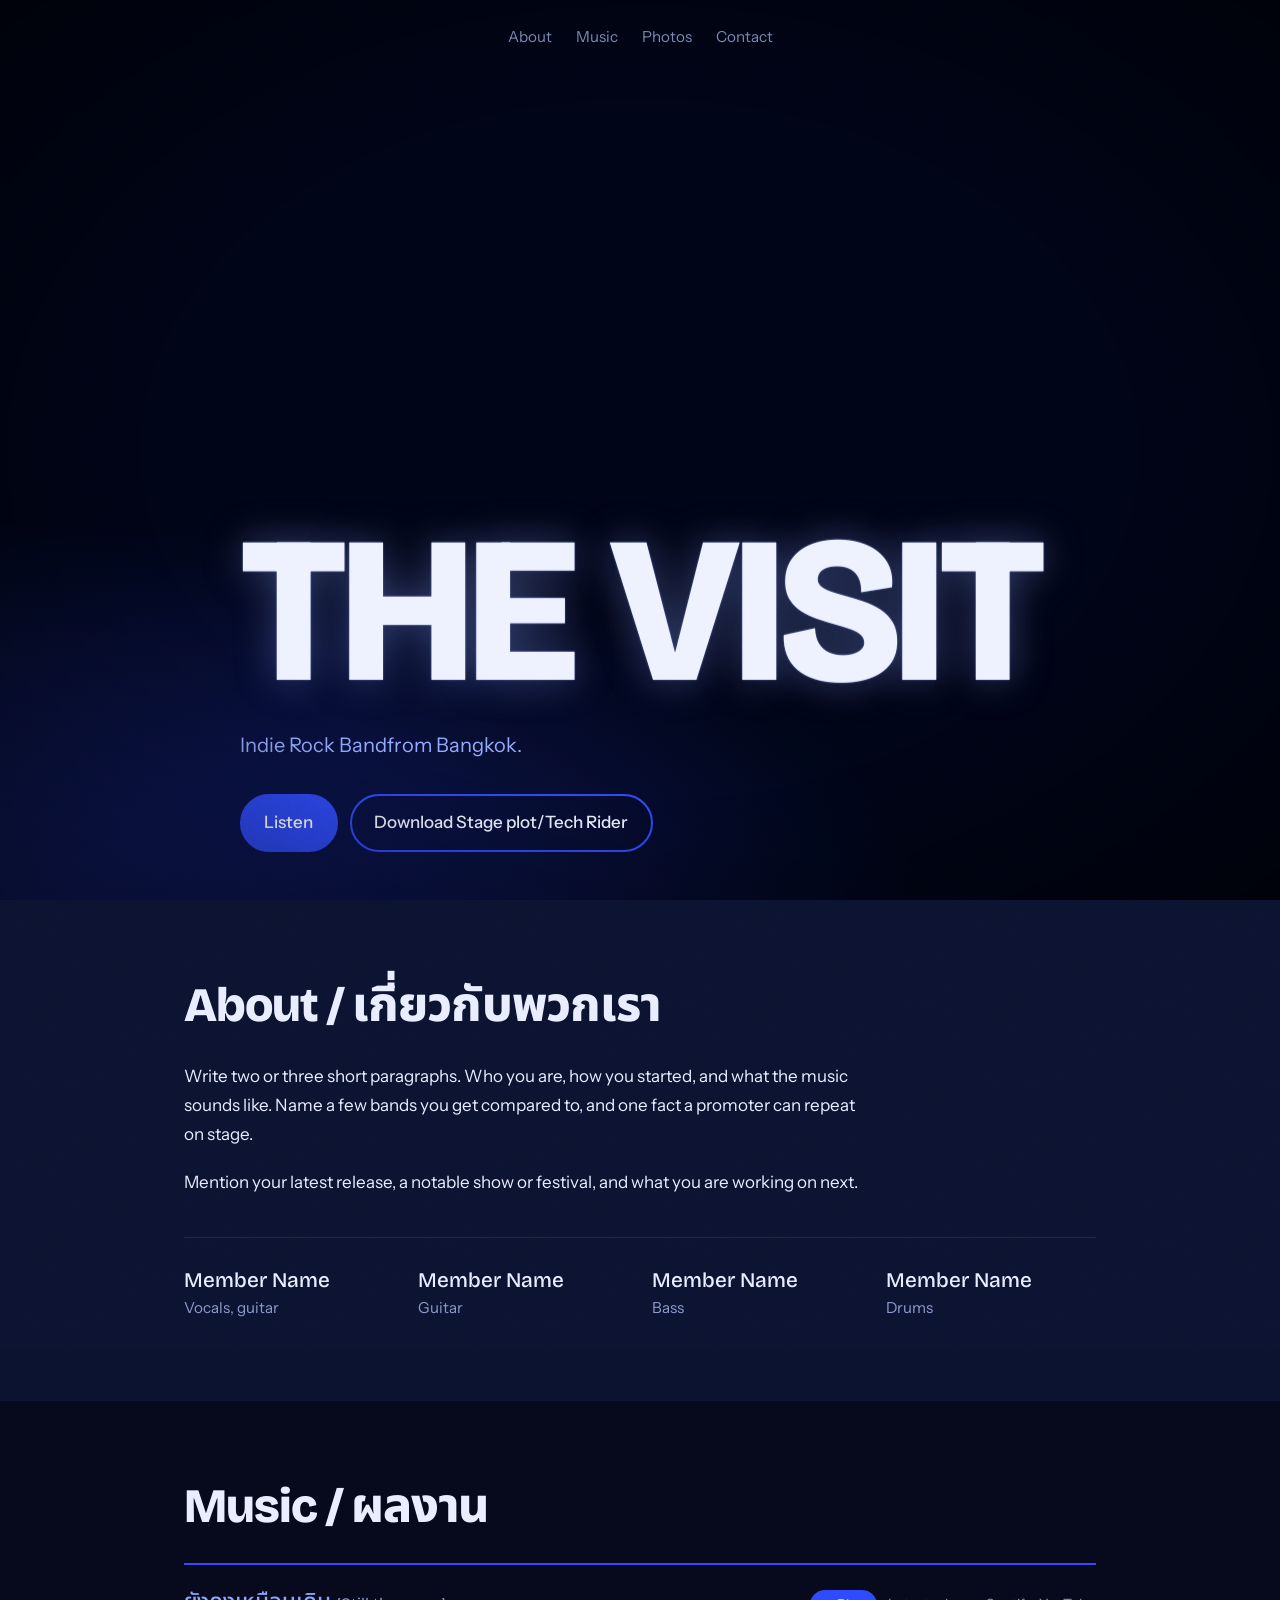
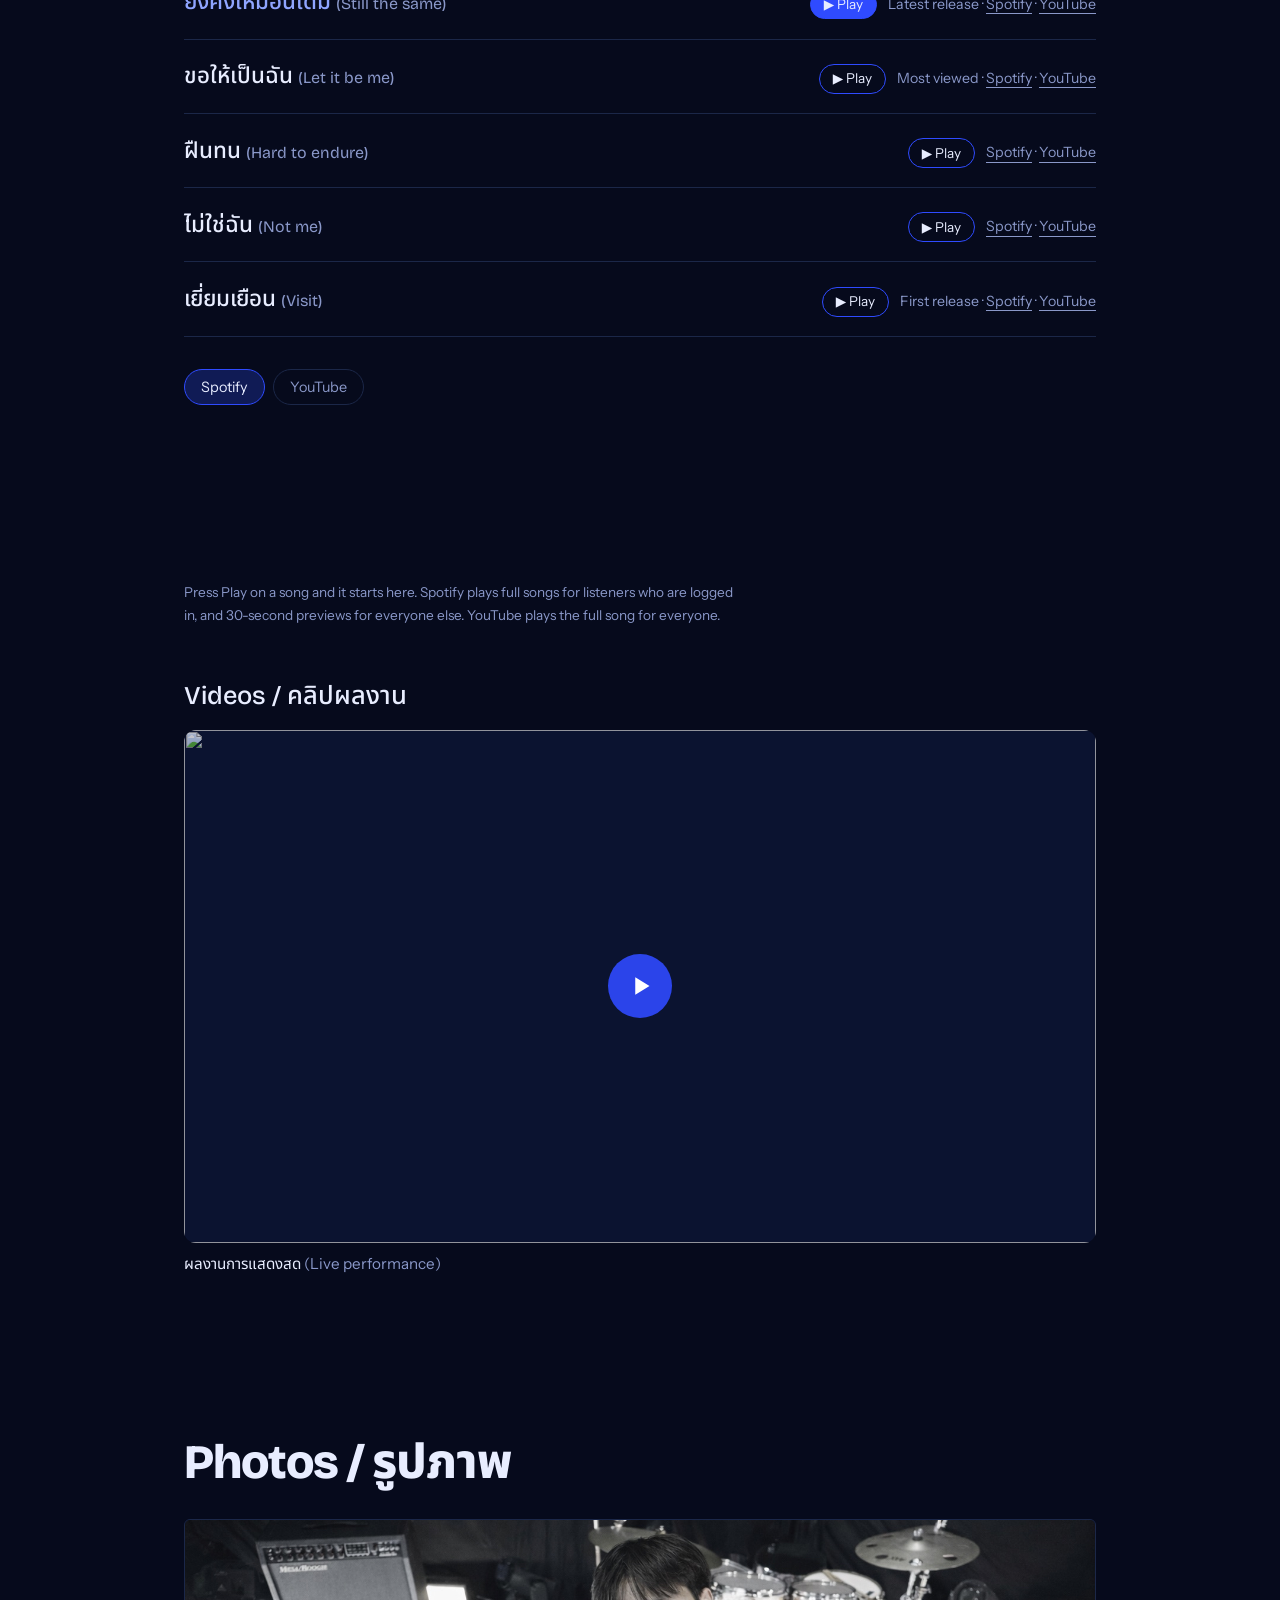
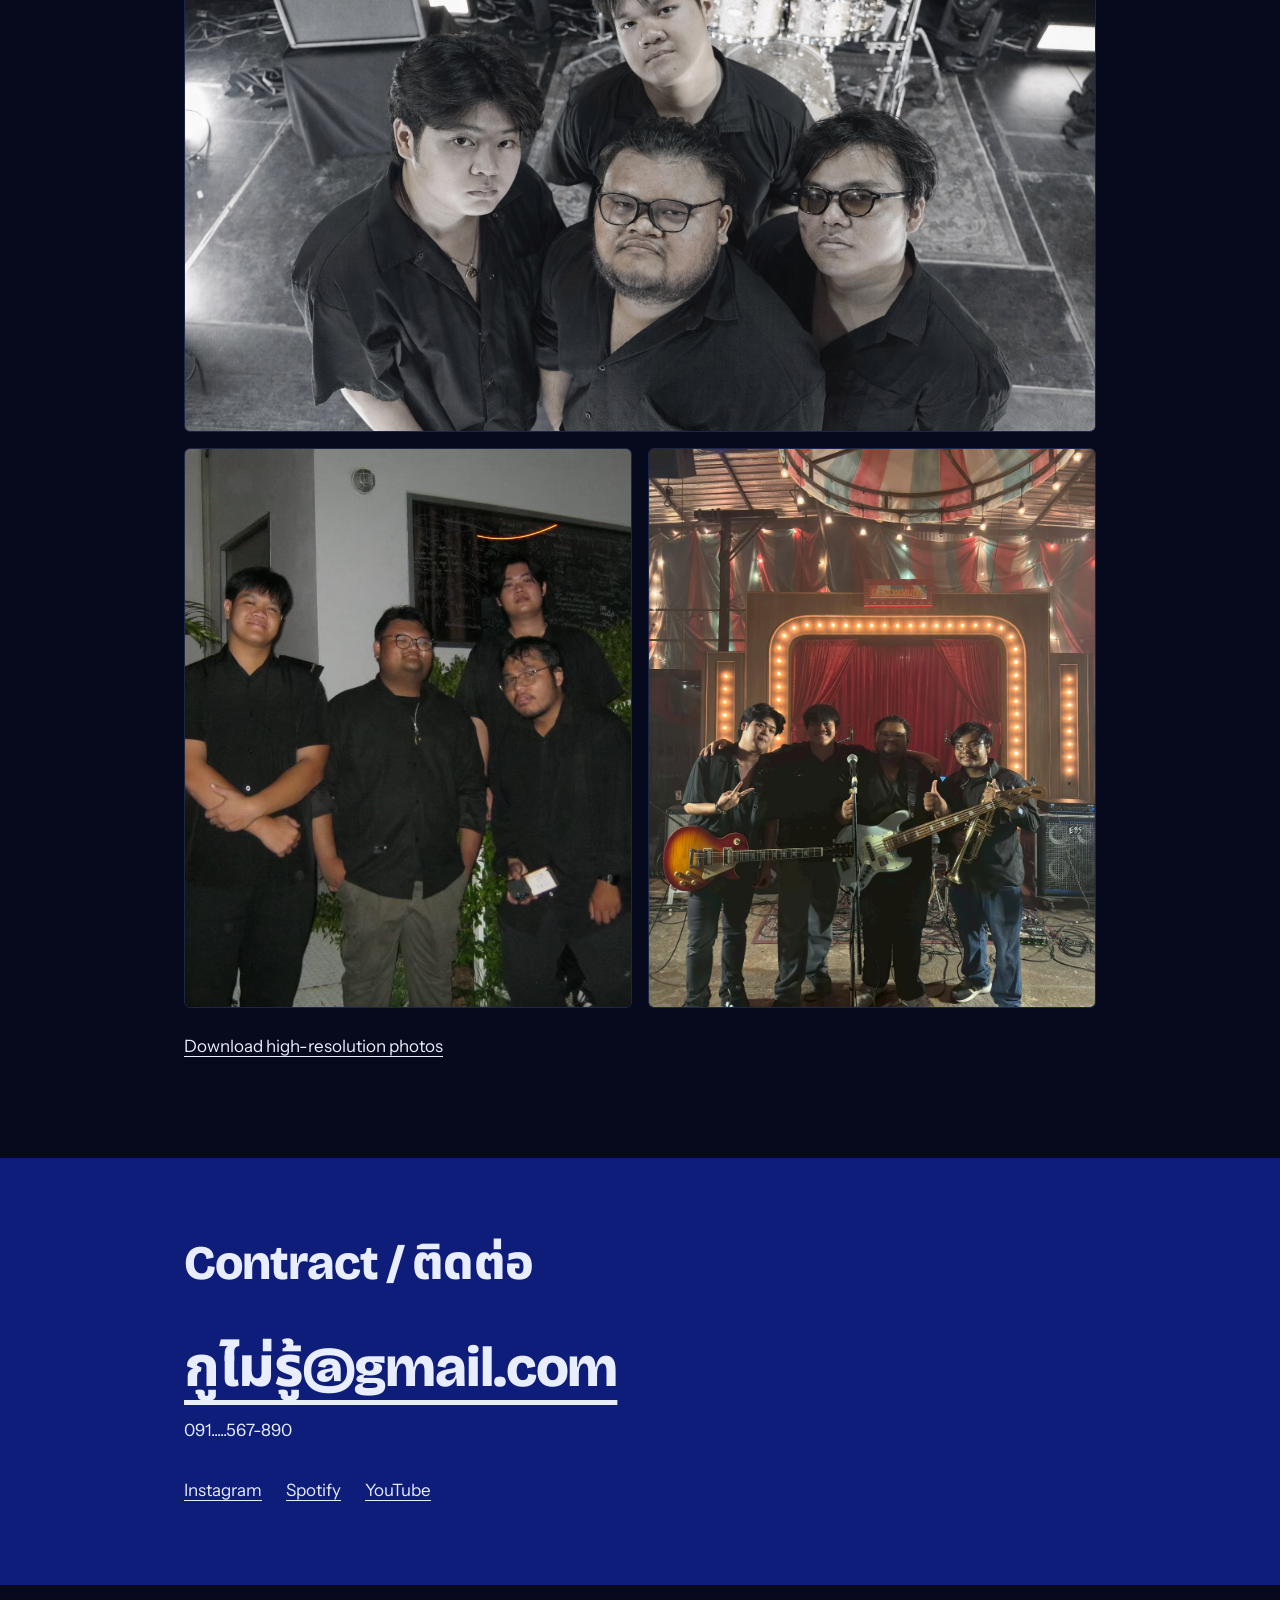
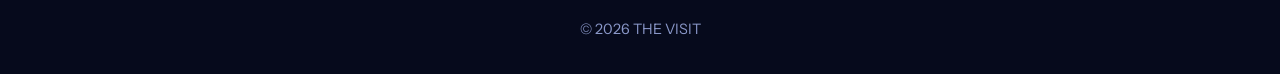
==== index.html @ 492921f7 "Add files via upload" ====
<!DOCTYPE html>
<html lang="en">
<head>
<meta charset="UTF-8">
<meta name="viewport" content="width=device-width, initial-scale=1">
<title>THE VISIT | Electronic Press Kit</title>
<meta name="description" content="Press kit for THE VISIT, an indie rock band from Bangkok. Music, bio, photos and booking.">
<meta property="og:title" content="THE VISIT | EPK">
<meta property="og:description" content="Indie rock from Bangkok. Music, bio,.">
<link rel="preconnect" href="https://fonts.googleapis.com">
<link rel="preconnect" href="https://fonts.gstatic.com" crossorigin>
<link href="https://fonts.googleapis.com/css2?family=Bricolage+Grotesque:opsz,wght@12..96,500;12..96,800&family=Instrument+Sans:wght@400;500&family=Noto+Sans+Thai:wght@400;600&display=swap" rel="stylesheet">
<style>
:root{
  --bg:#060A1C;
  --bg2:#0B1330;
  --deep:#0F1D7A;
  --cobalt:#2F4BFF;
  --soft:#8FA5FF;
  --text:#E8EDFF;
  --muted:#8A98C9;
  --line:#1B2748;
  --display:"Bricolage Grotesque","Noto Sans Thai",system-ui,sans-serif;
  --body:"Instrument Sans","Noto Sans Thai",system-ui,sans-serif;
}
*{box-sizing:border-box}
html{scroll-behavior:smooth;color-scheme:dark}
body{overflow-x:clip}
body{margin:0;font-family:var(--body);font-size:1.0625rem;line-height:1.7;background:var(--bg);color:var(--text)}
a{color:inherit;text-underline-offset:.25em}
a:focus-visible,button:focus-visible{outline:3px solid var(--soft);outline-offset:3px}
.wrap{max-width:960px;margin:0 auto;padding:0 1.5rem}
h1,h2,h3{font-family:var(--display);line-height:1.05;margin:0}
h2{font-size:clamp(2rem,5vw,3rem);font-weight:800;letter-spacing:-.02em;margin-bottom:2rem}
section{padding:5rem 0}

/* Hero: the one bold moment */
.hero{background:
    radial-gradient(120% 70% at 0% 100%,rgba(47,75,255,.35),transparent 60%),
    linear-gradient(rgba(6,10,28,.55),rgba(6,10,28,.5) 55%,#060A1C 100%),
    url("images/background.jpg") center 78%/cover no-repeat,
    var(--bg);min-height:100vh;min-height:100svh;display:flex;flex-direction:column;justify-content:space-between;padding:1.5rem 0 3rem}
.hero nav{display:flex;gap:1.5rem;flex-wrap:wrap;font-size:.95rem;color:var(--muted)}
.hero nav a{text-decoration:none}
.hero nav a:hover{color:var(--text);text-decoration:underline}
.hero h1{font-size:clamp(4rem,19vw,13rem);font-weight:800;letter-spacing:-.03em;line-height:.88;word-break:break-word}
.hero h1 span{display:inline-block;will-change:translate;animation:rise .9s cubic-bezier(.2,.7,.2,1) both}
.hero h1 span:nth-child(2){animation-delay:.12s}
.hero h1 span:nth-child(3){animation-delay:.24s}
@keyframes rise{from{opacity:0;transform:translateY(.4em)}to{opacity:1;transform:none}}
.tagline{font-size:1.25rem;max-width:30ch;margin:1.5rem 0 2rem;color:var(--soft)}
.actions{display:flex;gap:.75rem;flex-wrap:wrap}
.btn{display:inline-block;padding:.8rem 1.4rem;border-radius:999px;border:2px solid var(--cobalt);text-decoration:none;font-weight:500;transition:background .2s,border-color .2s}
.btn.solid{background:var(--cobalt);color:#fff}
.btn:hover{background:var(--text);border-color:var(--text);color:var(--bg)}

/* Music */
.tracks{list-style:none;margin:0;padding:0;border-top:2px solid var(--cobalt)}
.tracks li{display:flex;flex-wrap:wrap;justify-content:space-between;gap:.25rem 1rem;padding:1.1rem 0;border-bottom:1px solid var(--line);align-items:baseline}
.tracks strong{font-family:var(--display);font-size:1.4rem;font-weight:500}
.tracks small{color:var(--muted)}
.tracks .en{font-weight:400;font-size:1rem;color:var(--muted)}
iframe{color-scheme:normal;display:block}
[hidden]{display:none!important}
.play{font:inherit;font-size:.85rem;color:var(--text);background:transparent;border:1px solid var(--cobalt);border-radius:999px;padding:.15rem .8rem;cursor:pointer;margin-right:.5rem;transition:background .2s}
.play:hover{background:var(--cobalt)}
.tracks li.on strong{color:var(--soft)}
.tracks li.on .play{background:var(--cobalt)}
.vh{font-family:var(--display);font-size:1.6rem;font-weight:500;margin:3.5rem 0 1.25rem}
.videos{display:grid;grid-template-columns:repeat(auto-fit,minmax(280px,1fr));gap:1.25rem}
.video{margin:0}
.video:first-child{grid-column:1/-1}
.video figcaption{margin-top:.5rem;font-size:.95rem}
.video .en{color:var(--muted)}
.thumb,.video iframe{display:block;width:100%;aspect-ratio:16/9;border:0;border-radius:12px;background:var(--bg2)}
.thumb{position:relative;padding:0;cursor:pointer;overflow:hidden}
.thumb img{width:100%;height:100%;object-fit:cover;display:block;opacity:.75;transition:opacity .25s,transform .4s}
.thumb::after{content:"";position:absolute;left:50%;top:50%;width:64px;height:64px;margin:-32px 0 0 -32px;border-radius:50%;
  background:rgba(47,75,255,.9) url("data:image/svg+xml;utf8,<svg xmlns='http://www.w3.org/2000/svg' viewBox='0 0 24 24'><path fill='white' d='M9 6.5v11l9-5.5z'/></svg>") center/60% no-repeat;transition:transform .2s}
.thumb:hover img{opacity:1;transform:scale(1.03)}
.thumb:hover::after{transform:scale(1.1)}
.player{margin-top:2rem}
.src{display:flex;gap:.5rem;margin-bottom:.75rem}
.src button{font:inherit;font-size:.9rem;color:var(--muted);background:transparent;border:1px solid var(--line);border-radius:999px;padding:.3rem 1rem;cursor:pointer}
.src button[aria-pressed="true"]{color:var(--text);border-color:var(--cobalt);background:rgba(47,75,255,.25)}
.hint{font-size:.9rem;color:var(--text);background:rgba(47,75,255,.25);border-left:3px solid var(--cobalt);padding:.6rem .9rem;margin:.75rem 0 0;max-width:62ch}
.note{font-size:.85rem;color:var(--muted);margin:.75rem 0 0;max-width:62ch}
.embed{margin-top:2rem;min-height:152px;border-radius:12px;overflow:hidden;background:var(--bg2)}

/* Bio */
.bio{background:var(--bg2)}
.bio p{max-width:62ch;margin:0 0 1.2rem}
.members{display:grid;grid-template-columns:repeat(auto-fit,minmax(170px,1fr));gap:1.5rem;margin-top:2.5rem;padding-top:2rem;border-top:1px solid var(--line)}
.members h3{font-size:1.3rem;font-weight:500}
.members p{margin:.2rem 0 0;color:var(--muted);font-size:.95rem}

/* Photos */
.photos{display:grid;grid-template-columns:1fr 1fr;gap:1rem}
.photo{position:relative;aspect-ratio:4/5;background:var(--bg2);border:1px solid var(--line);border-radius:6px;overflow:hidden;margin:0}
.photo.wide{grid-column:1/-1;aspect-ratio:16/9}
.photo img{position:absolute;inset:0;width:100%;height:100%;object-fit:cover;display:block}
.photo.wide img{object-position:center 15%}
.photo.stage img{object-position:center 100%}
@media(max-width:600px){.photos{grid-template-columns:1fr}.photo.wide{aspect-ratio:3/2}}
.dl{margin-top:1.5rem}

/* Contact */
.contact{background:var(--deep)}
.contact .mail{font-family:var(--display);font-weight:800;font-size:clamp(1.6rem,6vw,3.5rem);letter-spacing:-.02em;word-break:break-all}
.contact ul{list-style:none;padding:0;margin:2rem 0 0;display:flex;gap:1.5rem;flex-wrap:wrap}
footer.site{padding:2rem 0;font-size:.9rem;color:var(--muted);text-align:center}

/* Film look: grain, vignette, halation */
body::before{content:"";position:fixed;inset:0;z-index:49;pointer-events:none;background:radial-gradient(ellipse at center,transparent 55%,rgba(0,0,0,.55) 100%)}
body::after{content:"";position:fixed;inset:-50%;z-index:50;pointer-events:none;opacity:.16;mix-blend-mode:overlay;
  background-image:url("data:image/svg+xml;utf8,<svg xmlns='http://www.w3.org/2000/svg' width='240' height='240'><filter id='n'><feTurbulence type='fractalNoise' baseFrequency='.85' numOctaves='2' stitchTiles='stitch'/></filter><rect width='100%' height='100%' filter='url(%23n)'/></svg>");
  animation:grain .6s steps(6) infinite}
@keyframes grain{
  0%{transform:translate(0,0)}
  17%{transform:translate(-4%,3%)}
  33%{transform:translate(3%,-5%)}
  50%{transform:translate(-5%,-2%)}
  67%{transform:translate(4%,4%)}
  83%{transform:translate(-2%,5%)}
  100%{transform:translate(0,0)}}
.hero h1{text-shadow:0 0 40px rgba(143,165,255,.35),0 0 2px rgba(143,165,255,.6)}
.hero{filter:contrast(1.05) saturate(.95)}

@media(prefers-reduced-motion:reduce){html{scroll-behavior:auto}.hero h1 span{animation:none}body::after{animation:none}}
</style>
</head>
<body>

<!-- ===== HERO: แก้ชื่อวง แท็กไลน์ และลิงก์ ===== -->
<header class="hero">
  <div class="wrap">
    <nav aria-label="Main">
      <a href="#about">About</a>
      <a href="#music">Music</a>
      <a href="#photos">Photos</a>
      <a href="#contact">Contact</a>
    </nav>
  </div>
  <div class="wrap">
    <!-- แยกชื่อวงเป็น span ทีละคำ เพื่อให้ขึ้นมาทีละคำ (ใส่ 1-3 คำ) -->
    <h1><span>THE</span> <span>VISIT</span></h1>
    <p class="tagline">Indie Rock Bandfrom Bangkok.</p>
    <div class="actions">
      <a class="btn solid" href="#music">Listen</a>
      <a class="btn" href="stage-plot.pdf" download>Download Stage plot/Tech Rider</a>
    </div>
  </div>
</header>

<main>
<!-- ===== ABOUT : เขียนประวัติวงสั้นๆ ===== -->
<section id="about" class="bio">
  <div class="wrap">
    <h2>About / เกี่ยวกับพวกเรา</h2>
    <p>Write two or three short paragraphs. Who you are, how you started, and what the music sounds like. Name a few bands you get compared to, and one fact a promoter can repeat on stage.</p>
    <p>Mention your latest release, a notable show or festival, and what you are working on next.</p>
    <div class="members">
      <div><h3>Member Name</h3><p>Vocals, guitar</p></div>
      <div><h3>Member Name</h3><p>Guitar</p></div>
      <div><h3>Member Name</h3><p>Bass</p></div>
      <div><h3>Member Name</h3><p>Drums</p></div>
    </div>
  </div>
</section>

<!-- ===== MUSIC: แก้ชื่อเพลง ปี และลิงก์ ===== -->
<section id="music">
  <div class="wrap">
    <h2>Music / ผลงาน</h2>
    <ul class="tracks">
      <li data-spotify="2emjYe4CVFEmRpjak5Zjs1" data-yt="GI5eP44B7E0" data-title="ยังคงเหมือนเดิม">
        <strong>ยังคงเหมือนเดิม <span class="en">(Still the same)</span></strong>
        <small><button type="button" class="play">&#9654; Play</button> Latest release · <a href="https://open.spotify.com/track/2emjYe4CVFEmRpjak5Zjs1" target="_blank" rel="noopener">Spotify</a> · <a href="https://youtu.be/GI5eP44B7E0" target="_blank" rel="noopener">YouTube</a></small>
      </li>
      <li data-spotify="5Pnd8WsNFS5vdugEr2lVWP" data-yt="arkVHqvzsgs" data-title="ขอให้เป็นฉัน">
        <strong>ขอให้เป็นฉัน <span class="en">(Let it be me)</span></strong>
        <small><button type="button" class="play">&#9654; Play</button> Most viewed · <a href="https://open.spotify.com/track/5Pnd8WsNFS5vdugEr2lVWP" target="_blank" rel="noopener">Spotify</a> · <a href="https://youtu.be/arkVHqvzsgs" target="_blank" rel="noopener">YouTube</a></small>
      </li>
      <li data-spotify="7goctqmzi299wA7XlghWia" data-yt="aOZcQt642eo" data-title="ฝืนทน">
        <strong>ฝืนทน <span class="en">(Hard to endure)</span></strong>
        <small><button type="button" class="play">&#9654; Play</button> <a href="https://open.spotify.com/track/7goctqmzi299wA7XlghWia" target="_blank" rel="noopener">Spotify</a> · <a href="https://youtu.be/aOZcQt642eo" target="_blank" rel="noopener">YouTube</a></small>
      </li>
      <li data-spotify="7BLE1uclEXHQzutDgNAZAw" data-yt="JNX_BmqtFBg" data-title="ไม่ใช่ฉัน">
        <strong>ไม่ใช่ฉัน <span class="en">(Not me)</span></strong>
        <small><button type="button" class="play">&#9654; Play</button> <a href="https://open.spotify.com/track/7BLE1uclEXHQzutDgNAZAw" target="_blank" rel="noopener">Spotify</a> · <a href="https://youtu.be/JNX_BmqtFBg" target="_blank" rel="noopener">YouTube</a></small>
      </li>
      <li data-spotify="6HbSRsDTagd55oQcp9tc5e" data-yt="RmwnxSsbG34" data-title="เยี่ยมเยือน">
        <strong>เยี่ยมเยือน <span class="en">(Visit)</span></strong>
        <small><button type="button" class="play">&#9654; Play</button> First release · <a href="https://open.spotify.com/track/6HbSRsDTagd55oQcp9tc5e" target="_blank" rel="noopener">Spotify</a> · <a href="https://youtu.be/RmwnxSsbG34" target="_blank" rel="noopener">YouTube</a></small>
      </li>
    </ul>
    <!-- ตัวเล่นเพลงในหน้า: กดปุ่ม Play ของแต่ละเพลงเพื่อโหลดมาเล่นที่นี่ -->
    <div class="player">
      <div class="src" role="group" aria-label="Choose player">
        <button type="button" data-src="spotify" aria-pressed="true">Spotify</button>
        <button type="button" data-src="youtube" aria-pressed="false">YouTube</button>
      </div>
      <div id="spotifyBox">
        <!-- ตัวเล่นสำรองก่อนที่ Spotify API จะโหลดเสร็จ -->
        <iframe id="spotifyFallback" src="https://open.spotify.com/embed/track/2emjYe4CVFEmRpjak5Zjs1?theme=0" width="100%" height="152"
          style="border:0;border-radius:12px" loading="lazy" title="Spotify player"
          allow="autoplay; encrypted-media; fullscreen"></iframe>
      </div>
      <iframe id="frame" src="about:blank" width="100%" hidden style="border:0;border-radius:12px;height:min(56vw,360px)"
        title="YouTube player" allow="autoplay; encrypted-media; fullscreen" allowfullscreen></iframe>
      <p id="hint" class="hint" hidden>Your browser blocked autoplay. Press the play button inside the player once. After that, the Play buttons start songs directly.</p>
      <p class="note">Press Play on a song and it starts here. Spotify plays full songs for listeners who are logged in, and 30-second previews for everyone else. YouTube plays the full song for everyone.</p>
    </div>

    <!-- ===== VIDEOS: คลิป YouTube ของผลงาน กดที่รูปเพื่อเล่นในหน้า ===== -->
    <h3 class="vh">Videos / คลิปผลงาน</h3>
    <div class="videos">
      <figure class="video" data-id="0NQSU-VKvyM" data-title="ผลงานการแสดงสด">
        <button type="button" class="thumb" aria-label="Play video: ผลงานการแสดงสด (Live performance)">
          <img src="https://i.ytimg.com/vi/0NQSU-VKvyM/hqdefault.jpg" alt="" loading="lazy">
        </button>
        <figcaption>ผลงานการแสดงสด <span class="en">(Live performance)</span></figcaption>
      </figure>
    </div>
  </div>
</section>

<!-- ===== PHOTOS: แทนกล่องด้วยรูปจริง ===== -->
<section id="photos">
  <div class="wrap">
    <h2>Photos / รูปภาพ</h2>
    <div class="photos">
      <div class="photo wide"><img src="images/photo1.png" alt="THE VISIT, four band members posing in a rehearsal studio" loading="lazy"></div>
      <div class="photo stage"><img src="images/photo2.jpg" alt="THE VISIT on stage with guitar, bass and trumpet in front of a red curtain and marquee lights" loading="lazy"></div>
      <div class="photo"><img src="images/photo3.jpg" alt="THE VISIT backstage in front of a wall of gig posters" loading="lazy"></div>
    </div>
    <p class="dl"><a href="thevisit-photos.zip" download>Download high-resolution photos</a></p>
  </div>
</section>

<!-- ===== CONTACT: แก้อีเมลและโซเชียล ===== -->
<section id="contact" class="contact">
  <div class="wrap">
    <h2>Contract / ติดต่อ</h2>
    <a class="mail" href="mailto:กูไม่รู้@gmail.com">กูไม่รู้@gmail.com</a>
    <div class="tel" href="tel:091.....567-890">091.....567-890</div>
    <ul>
      <li><a href="https://www.instagram.com/the_visit_1" target="_blank" rel="noopener">Instagram</a></li>
      <li><a href="https://open.spotify.com/artist/3cwHhlZyT7hS0xuVcG4Obt" target="_blank" rel="noopener">Spotify</a></li>
      <li><a href="https://www.youtube.com/@THEVISIT-m7u" target="_blank" rel="noopener">YouTube</a></li>
    </ul>
  </div>
</section>
</main>

<footer class="site">&copy; 2026 THE VISIT</footer>
<script>
/* Scroll-linked hero: THE and VISIT rise upward and fade */
(function(){
  if(matchMedia("(prefers-reduced-motion: reduce)").matches) return;
  var words=document.querySelectorAll(".hero h1 span");
  var ticking=false;
  function update(){
    var y=window.scrollY, vh=window.innerHeight;
    var k=Math.min(y/vh,1);
    if(words[0]) words[0].parentElement.style.opacity=1-k*0.9;
    words.forEach(function(w,i){
      var speed=i===0?30:20;   /* THE rises faster than VISIT */
      w.style.translate="0 "+(-k*speed)+"vh";
    });
    ticking=false;
  }
  addEventListener("scroll",function(){
    if(!ticking){ticking=true;requestAnimationFrame(update);}
  },{passive:true});
  addEventListener("resize",update);
  update();
})();
</script>
<script>
/* In-page player. Spotify iFrame API controls the Spotify embed; YouTube uses a normal embed. */
(function(){
  var box=document.getElementById("spotifyBox");
  var yt=document.getElementById("frame");
  var fallback=document.getElementById("spotifyFallback");
  var items=document.querySelectorAll(".tracks li");
  var tabs=document.querySelectorAll(".src button");
  var src="spotify", cur=items[0], ctrl=null;

  function setActive(){ items.forEach(function(li){li.classList.toggle("on",li===cur);}); }
  function uri(){ return "spotify:track:"+cur.dataset.spotify; }

  var hint=document.getElementById("hint"), wantPlay=false, paused=true, timer=null;
  function startPlay(){
    if(!ctrl||!wantPlay) return;
    wantPlay=false; ctrl.play();
    clearTimeout(timer);
    timer=setTimeout(function(){ if(paused) hint.hidden=false; },2000);
  }
  function loadSpotify(play){
    hint.hidden=true;
    if(ctrl){
      wantPlay=!!play;
      ctrl.loadUri(uri());
      if(play) setTimeout(startPlay,1200);   /* backup if the "ready" event does not fire */
    }else{
      fallback.src="https://open.spotify.com/embed/track/"+cur.dataset.spotify+"?theme=0";
    }
  }
  function loadYouTube(autoplay){
    yt.src="https://www.youtube-nocookie.com/embed/"+cur.dataset.yt+(autoplay?"?autoplay=1":"");
  }
  function showSource(){
    var sp=src==="spotify";
    box.hidden=!sp; yt.hidden=sp;
    if(sp){ yt.src="about:blank"; } else if(ctrl){ ctrl.pause(); }
  }

  items.forEach(function(li){
    li.querySelector(".play").addEventListener("click",function(){
      cur=li; setActive();
      if(src==="spotify") loadSpotify(true); else loadYouTube(true);
      (src==="spotify"?box:yt).scrollIntoView({behavior:"smooth",block:"nearest"});
    });
  });
  tabs.forEach(function(b){
    b.addEventListener("click",function(){
      src=b.dataset.src;
      tabs.forEach(function(x){x.setAttribute("aria-pressed",x===b);});
      showSource();
      if(src==="spotify") loadSpotify(false); else loadYouTube(false);
    });
  });
  setActive();

  /* Called by Spotify's script once it has loaded */
  window.onSpotifyIframeApiReady=function(IFrameAPI){
    box.innerHTML='<div id="spotify-embed"></div>';
    IFrameAPI.createController(document.getElementById("spotify-embed"),
      {uri:uri(),width:"100%",height:152},
      function(c){
        ctrl=c;
        c.addListener("ready",startPlay);
        c.addListener("playback_update",function(e){
          paused=e.data.isPaused;
          if(!paused){ hint.hidden=true; clearTimeout(timer); }
        });
      });
  };
})();
</script>
<script>
/* Video previews: show a thumbnail, load the YouTube player only when clicked */
document.querySelectorAll(".video").forEach(function(v){
  v.querySelector(".thumb").addEventListener("click",function(){
    var f=document.createElement("iframe");
    f.src="https://www.youtube-nocookie.com/embed/"+v.dataset.id+"?autoplay=1&rel=0";
    f.title=v.dataset.title+" video";
    f.allow="autoplay; encrypted-media; fullscreen; picture-in-picture";
    f.allowFullscreen=true;
    this.replaceWith(f);
  });
});
</script>
<script src="https://open.spotify.com/embed/iframe-api/v1" async></script>
</body>
</html>
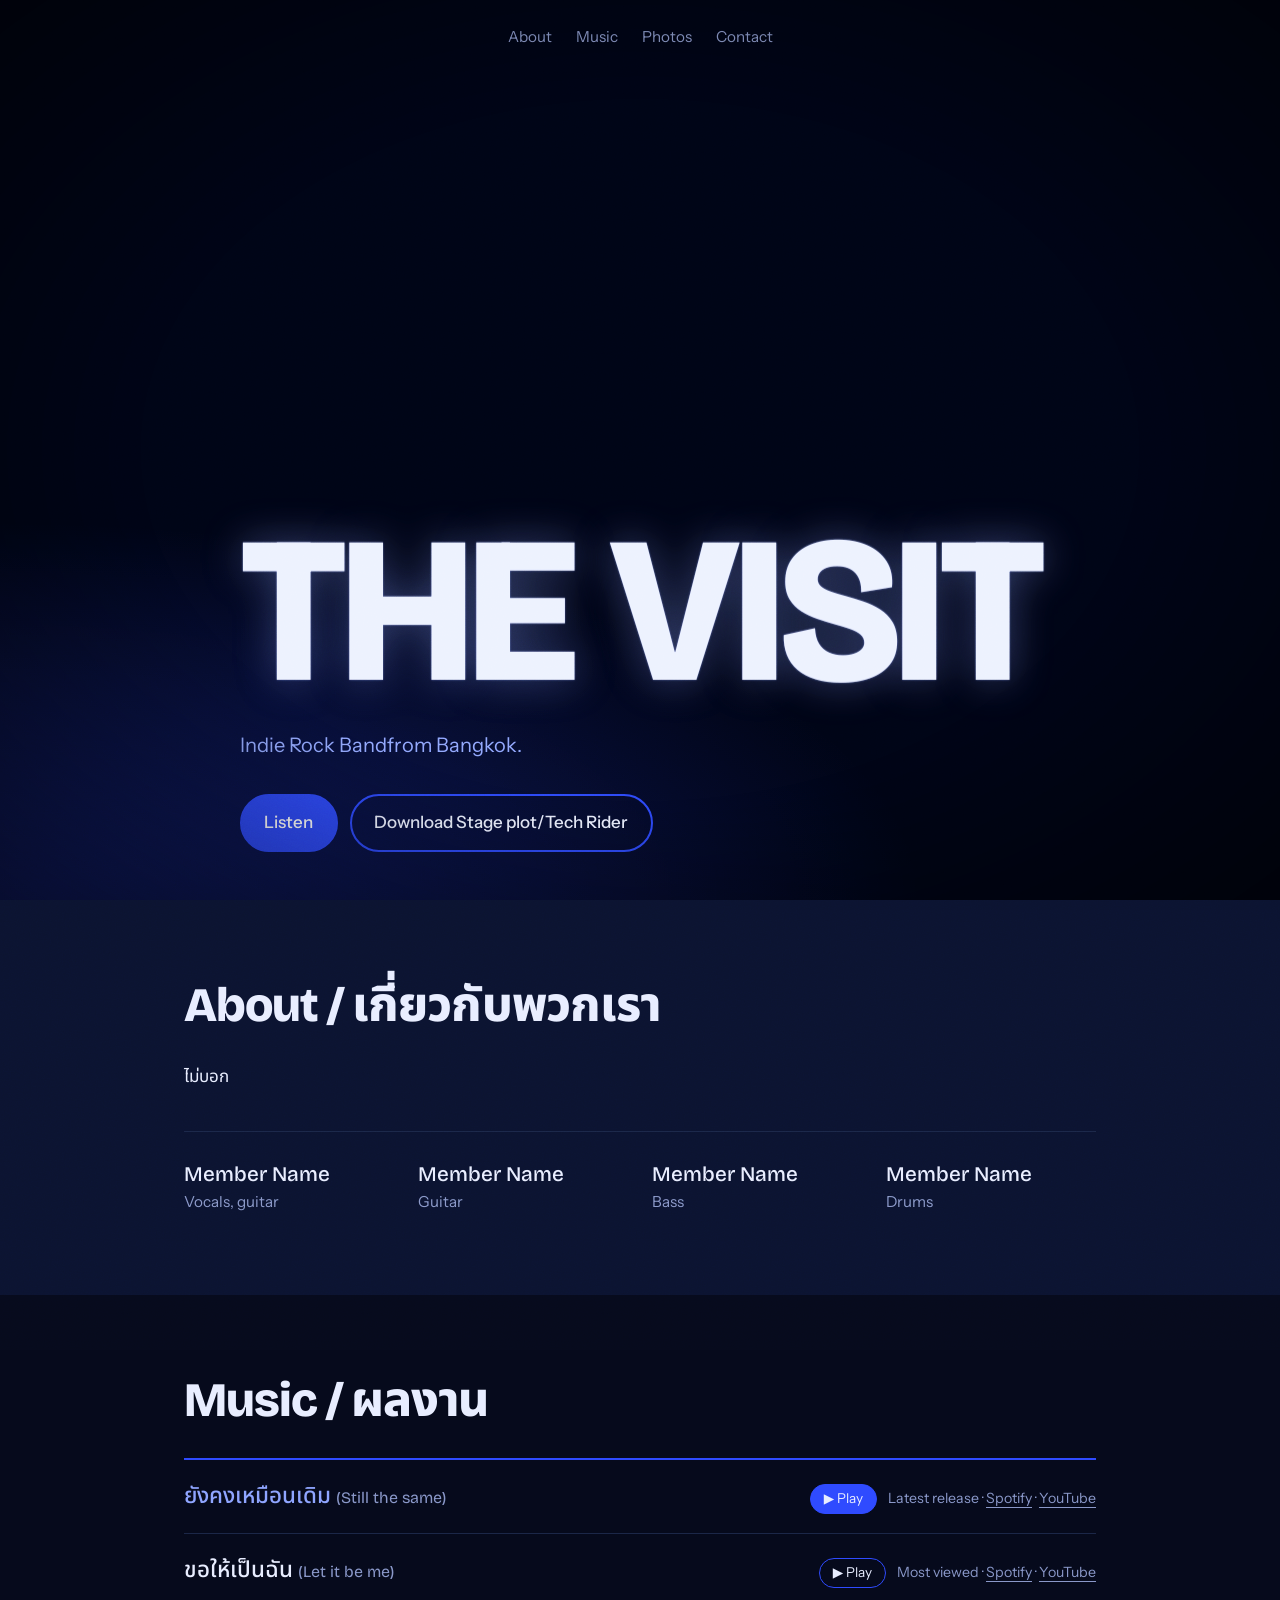
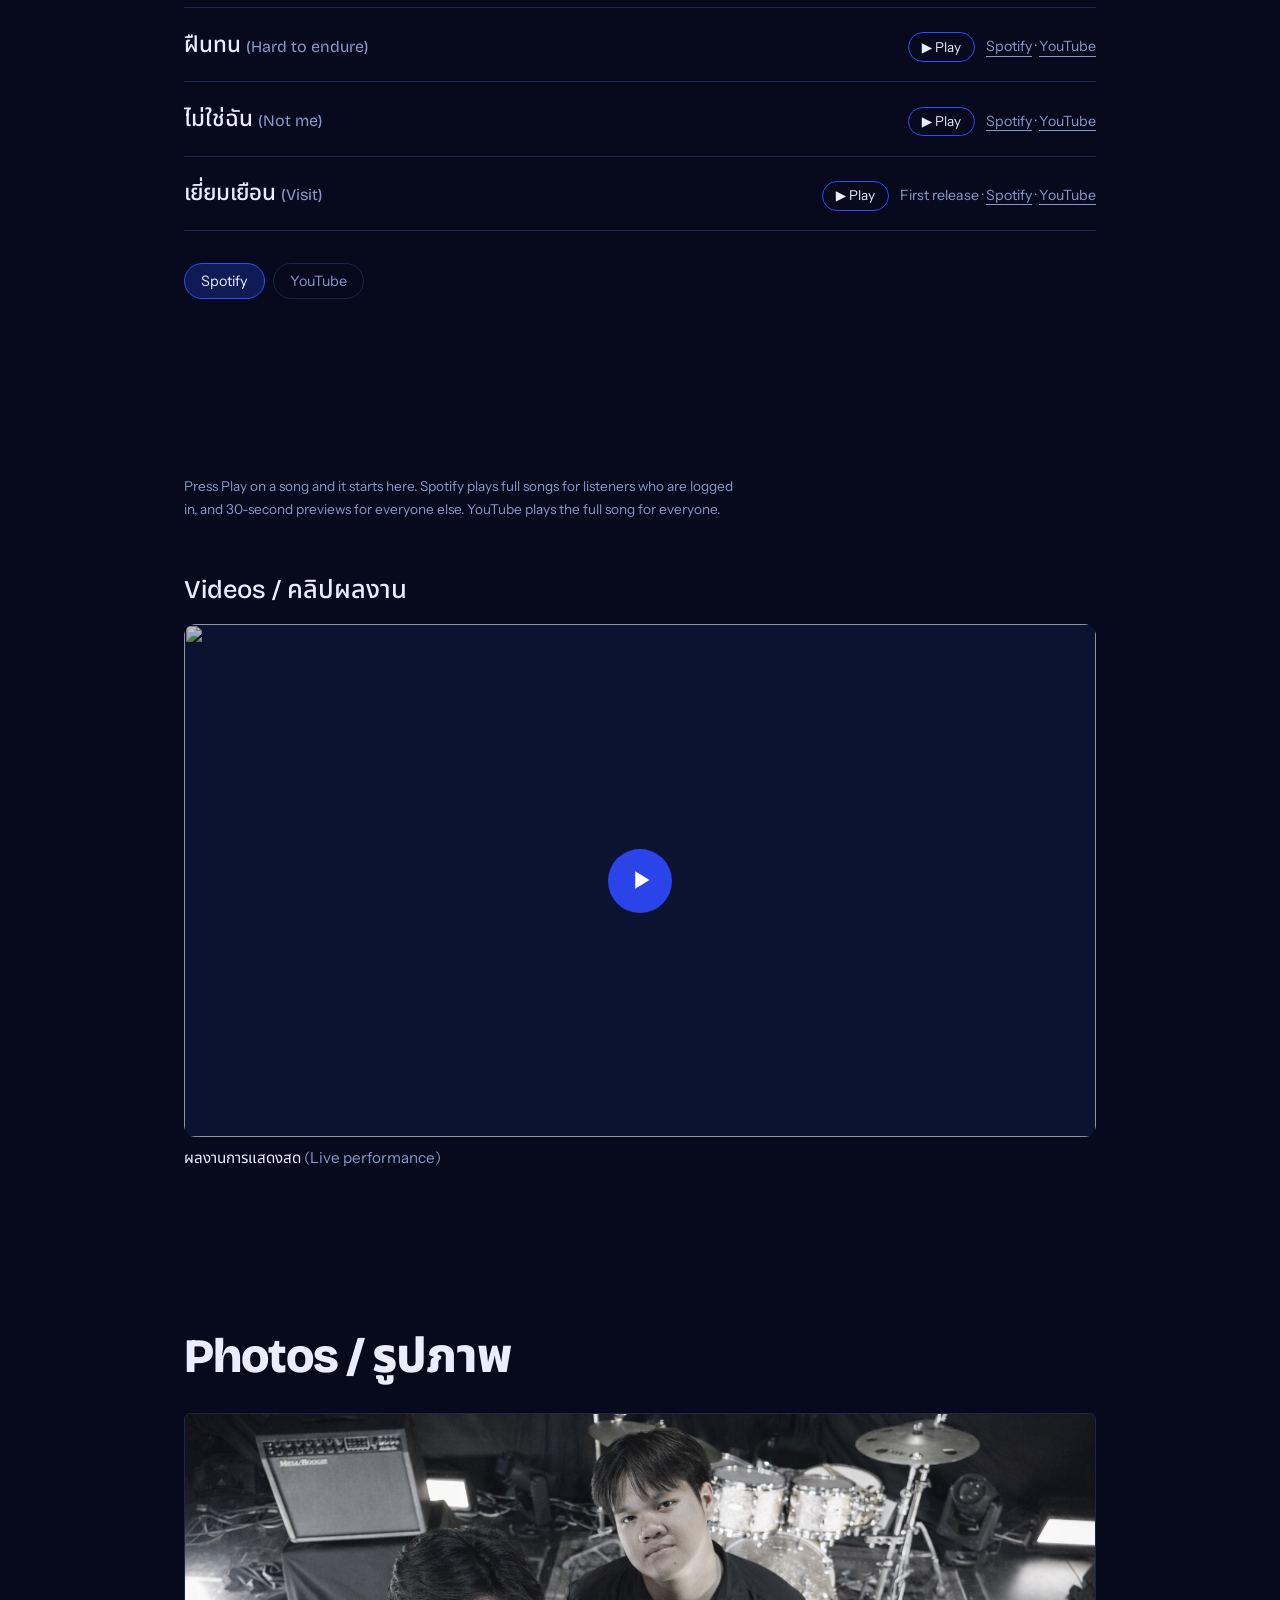
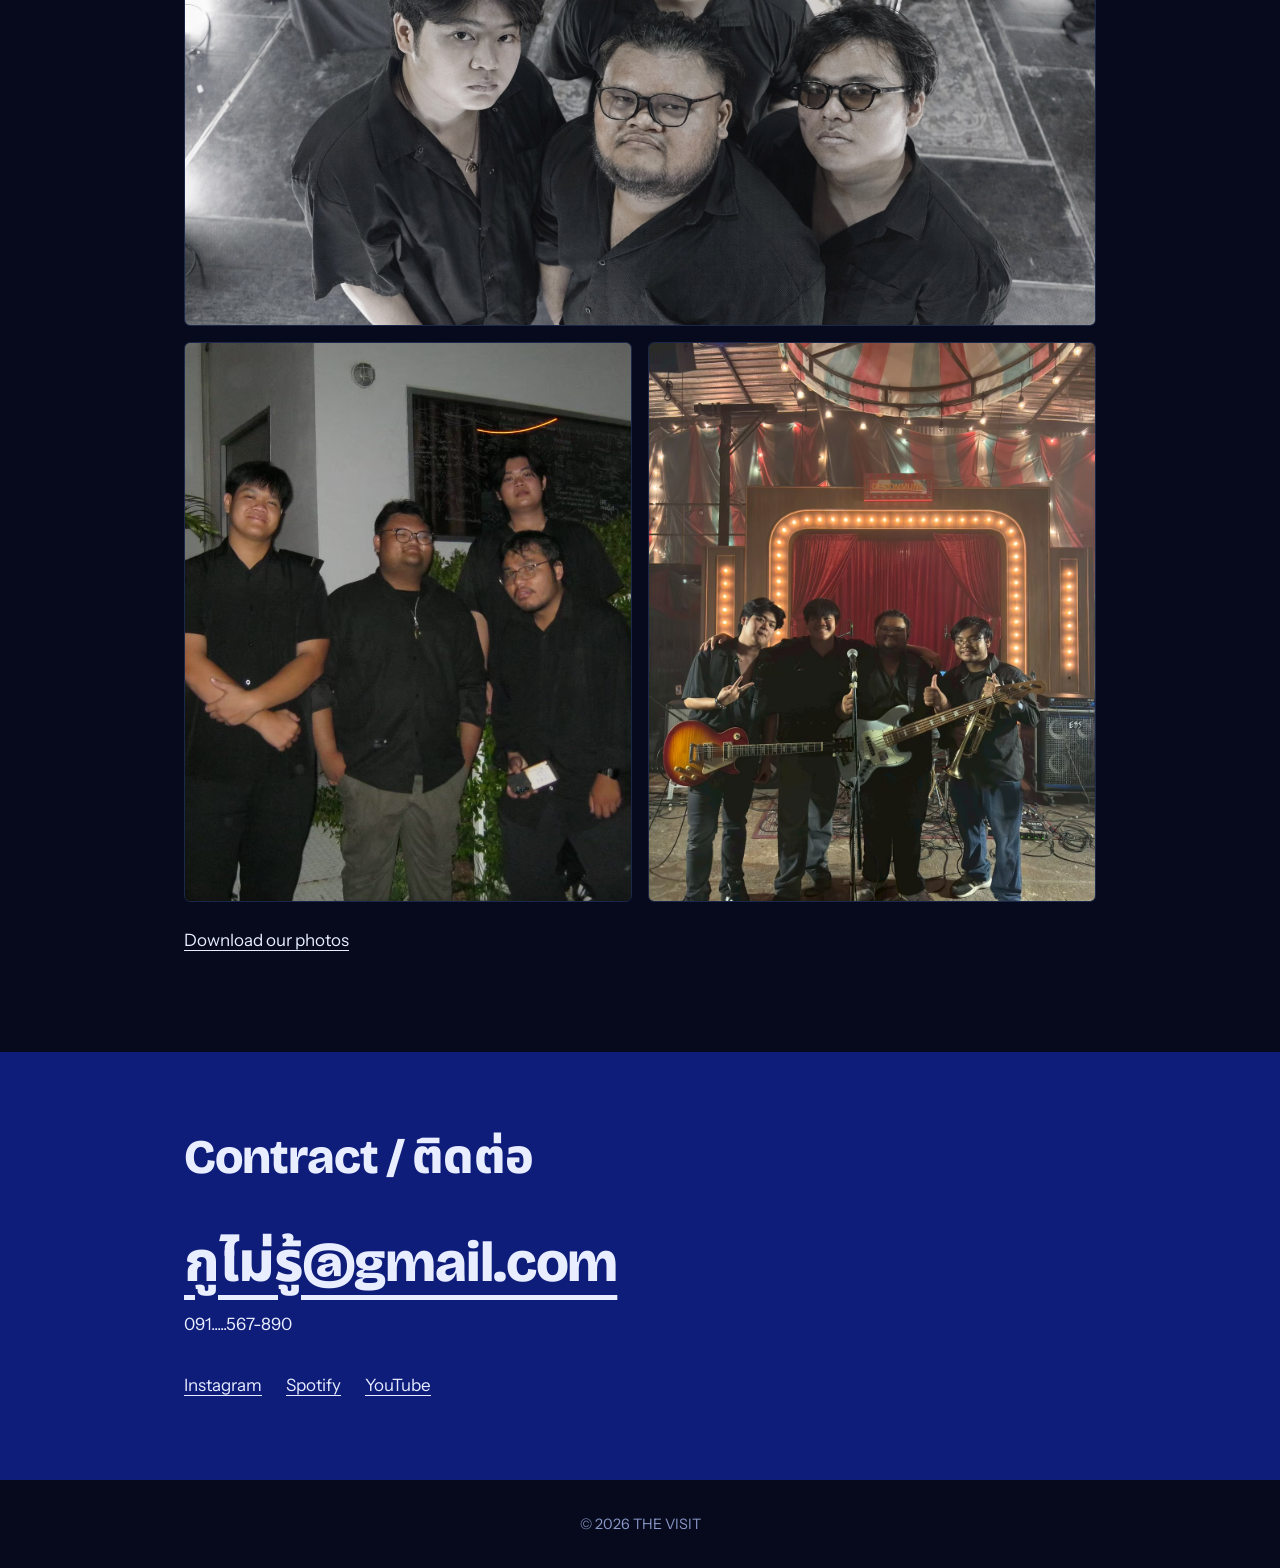
==== commit 31ed9f6a: "Add files via upload" ====
--- a/index.html
+++ b/index.html
@@ -157,8 +157,7 @@
 <section id="about" class="bio">
   <div class="wrap">
     <h2>About / เกี่ยวกับพวกเรา</h2>
-    <p>Write two or three short paragraphs. Who you are, how you started, and what the music sounds like. Name a few bands you get compared to, and one fact a promoter can repeat on stage.</p>
-    <p>Mention your latest release, a notable show or festival, and what you are working on next.</p>
+    <p>ไม่บอก</p>
     <div class="members">
       <div><h3>Member Name</h3><p>Vocals, guitar</p></div>
       <div><h3>Member Name</h3><p>Guitar</p></div>
@@ -234,7 +233,7 @@
       <div class="photo stage"><img src="images/photo2.jpg" alt="THE VISIT on stage with guitar, bass and trumpet in front of a red curtain and marquee lights" loading="lazy"></div>
       <div class="photo"><img src="images/photo3.jpg" alt="THE VISIT backstage in front of a wall of gig posters" loading="lazy"></div>
     </div>
-    <p class="dl"><a href="thevisit-photos.zip" download>Download high-resolution photos</a></p>
+    <p class="dl"><a href="thevisit-photos.zip" download>Download our photos</a></p>
   </div>
 </section>
 
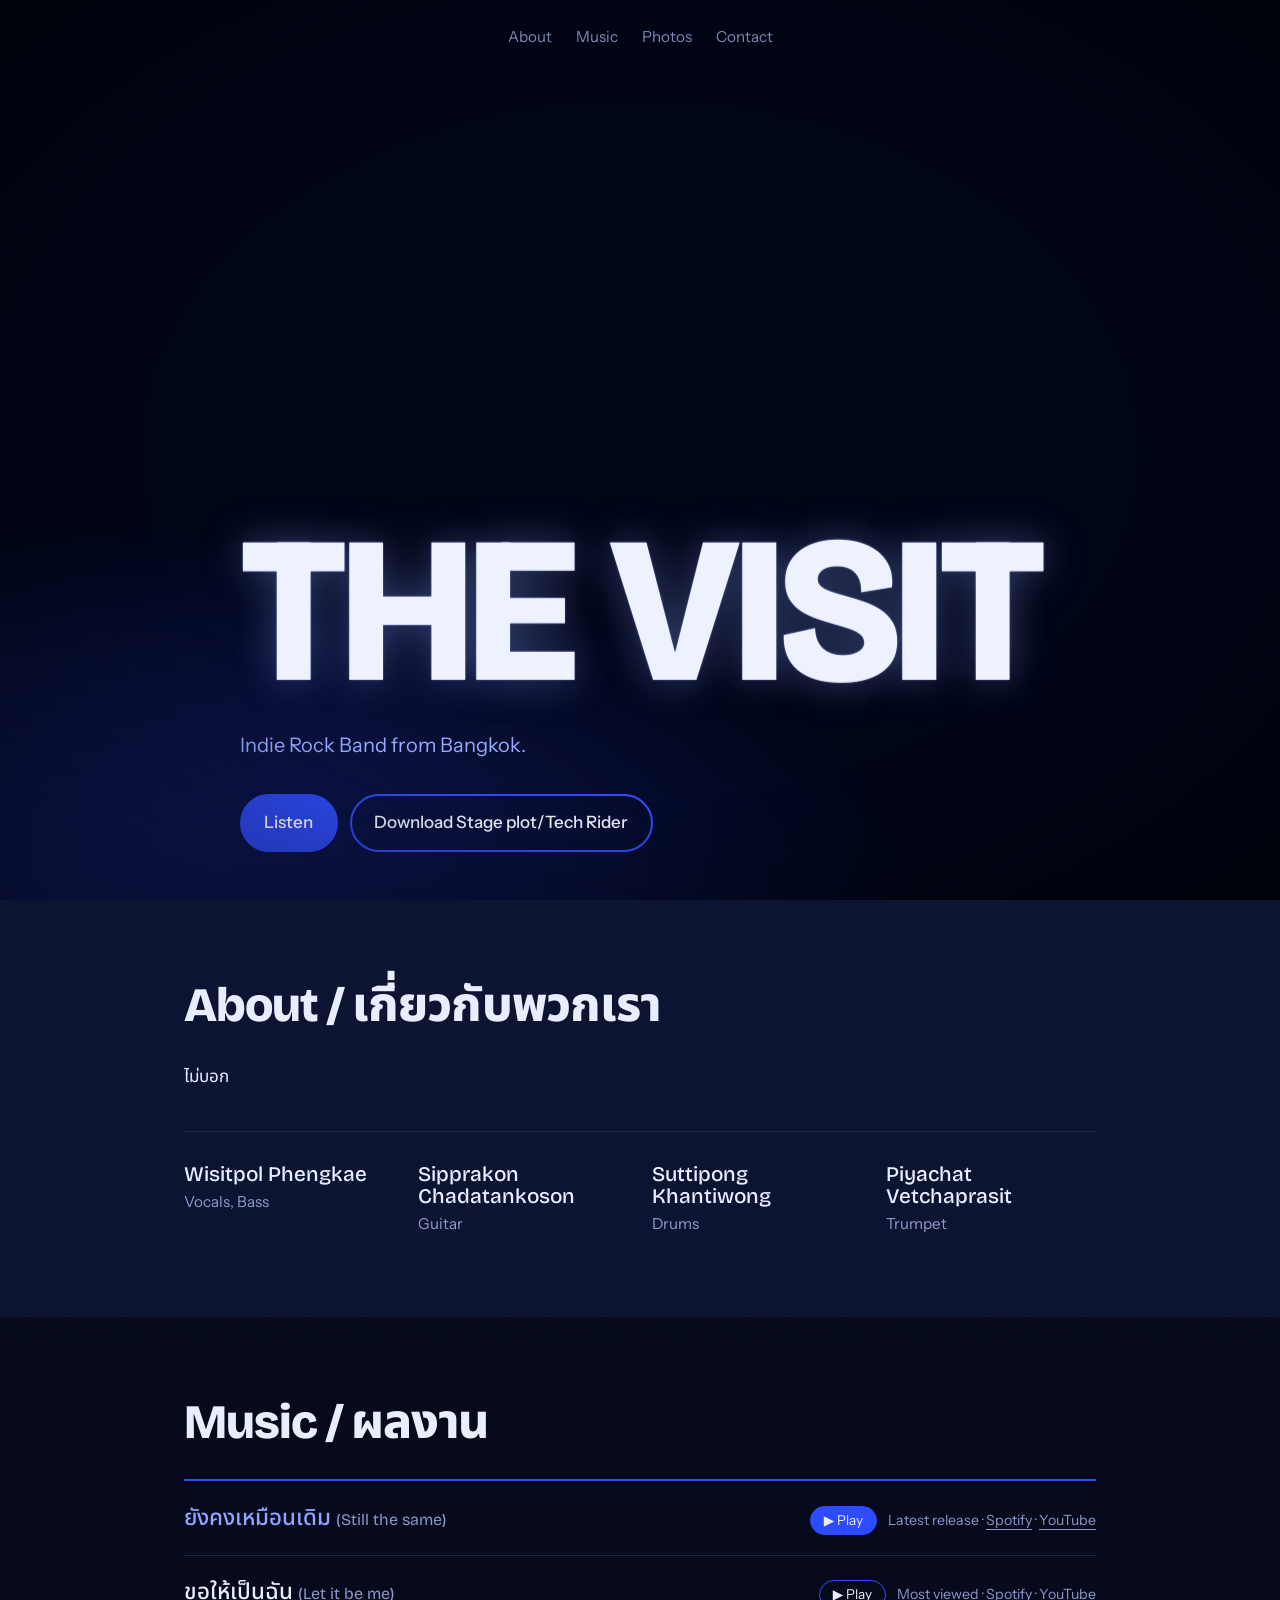
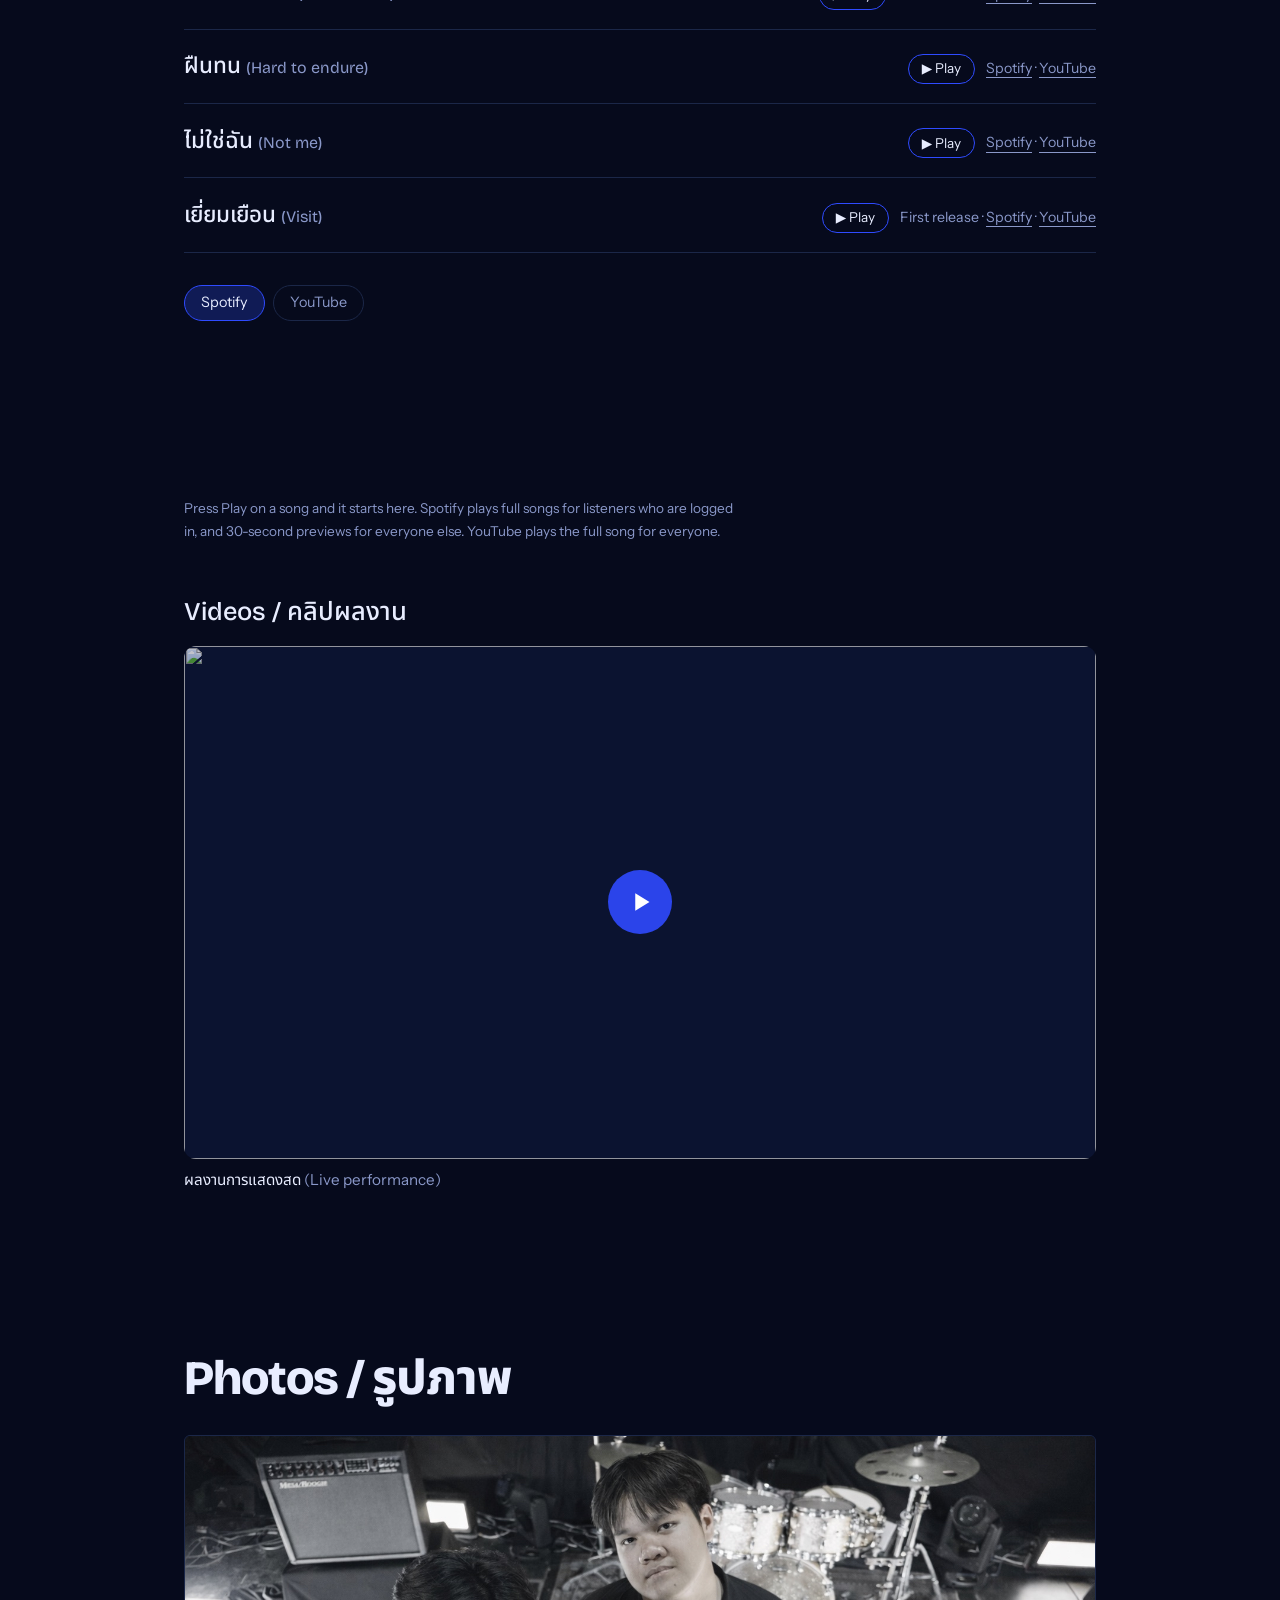
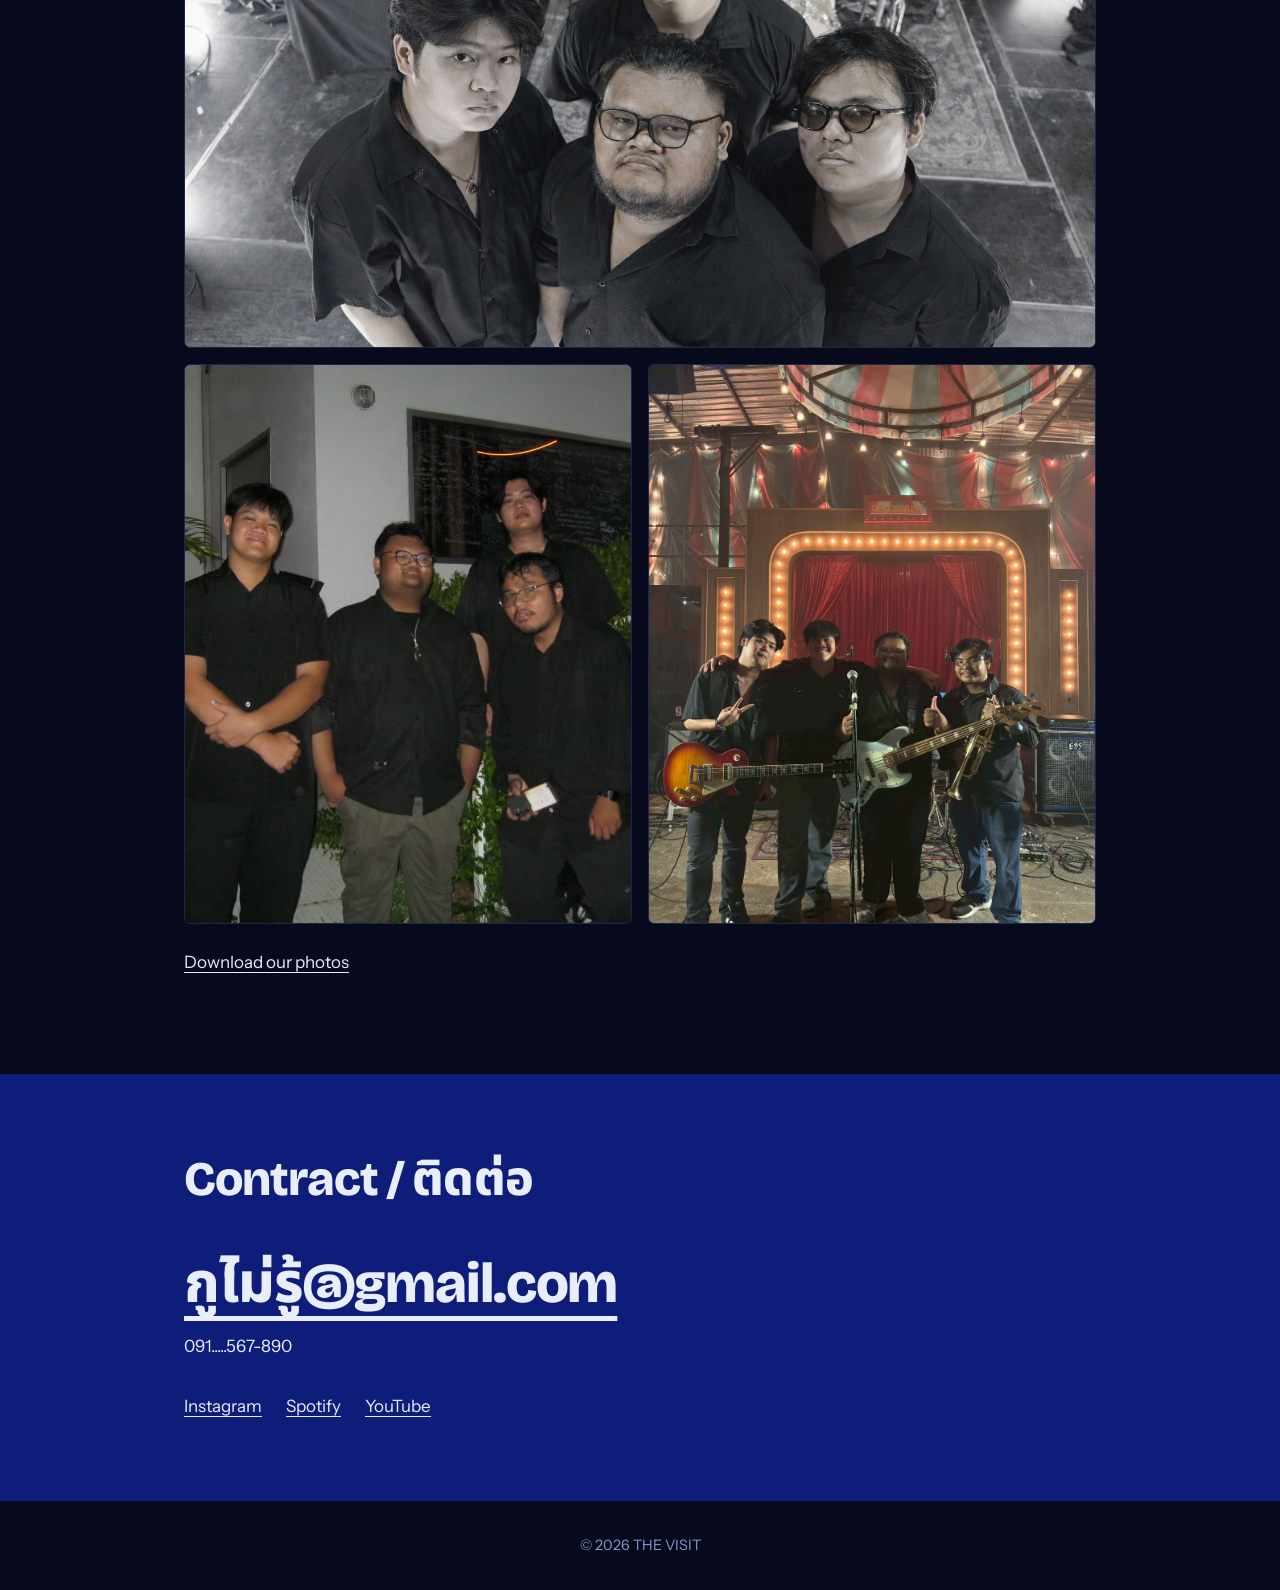
==== commit 7107b7bc: "Add files via upload" ====
--- a/index.html
+++ b/index.html
@@ -144,7 +144,7 @@
   <div class="wrap">
     <!-- แยกชื่อวงเป็น span ทีละคำ เพื่อให้ขึ้นมาทีละคำ (ใส่ 1-3 คำ) -->
     <h1><span>THE</span> <span>VISIT</span></h1>
-    <p class="tagline">Indie Rock Bandfrom Bangkok.</p>
+    <p class="tagline">Indie Rock Band from Bangkok.</p>
     <div class="actions">
       <a class="btn solid" href="#music">Listen</a>
       <a class="btn" href="stage-plot.pdf" download>Download Stage plot/Tech Rider</a>
@@ -159,10 +159,10 @@
     <h2>About / เกี่ยวกับพวกเรา</h2>
     <p>ไม่บอก</p>
     <div class="members">
-      <div><h3>Member Name</h3><p>Vocals, guitar</p></div>
-      <div><h3>Member Name</h3><p>Guitar</p></div>
-      <div><h3>Member Name</h3><p>Bass</p></div>
-      <div><h3>Member Name</h3><p>Drums</p></div>
+      <div><h3>Wisitpol Phengkae</h3><p>Vocals, Bass</p></div>
+      <div><h3>Sipprakon Chadatankoson</h3><p>Guitar</p></div>
+      <div><h3>Suttipong Khantiwong</h3><p>Drums</p></div>
+      <div><h3>Piyachat Vetchaprasit</h3><p>Trumpet</p></div>
     </div>
   </div>
 </section>
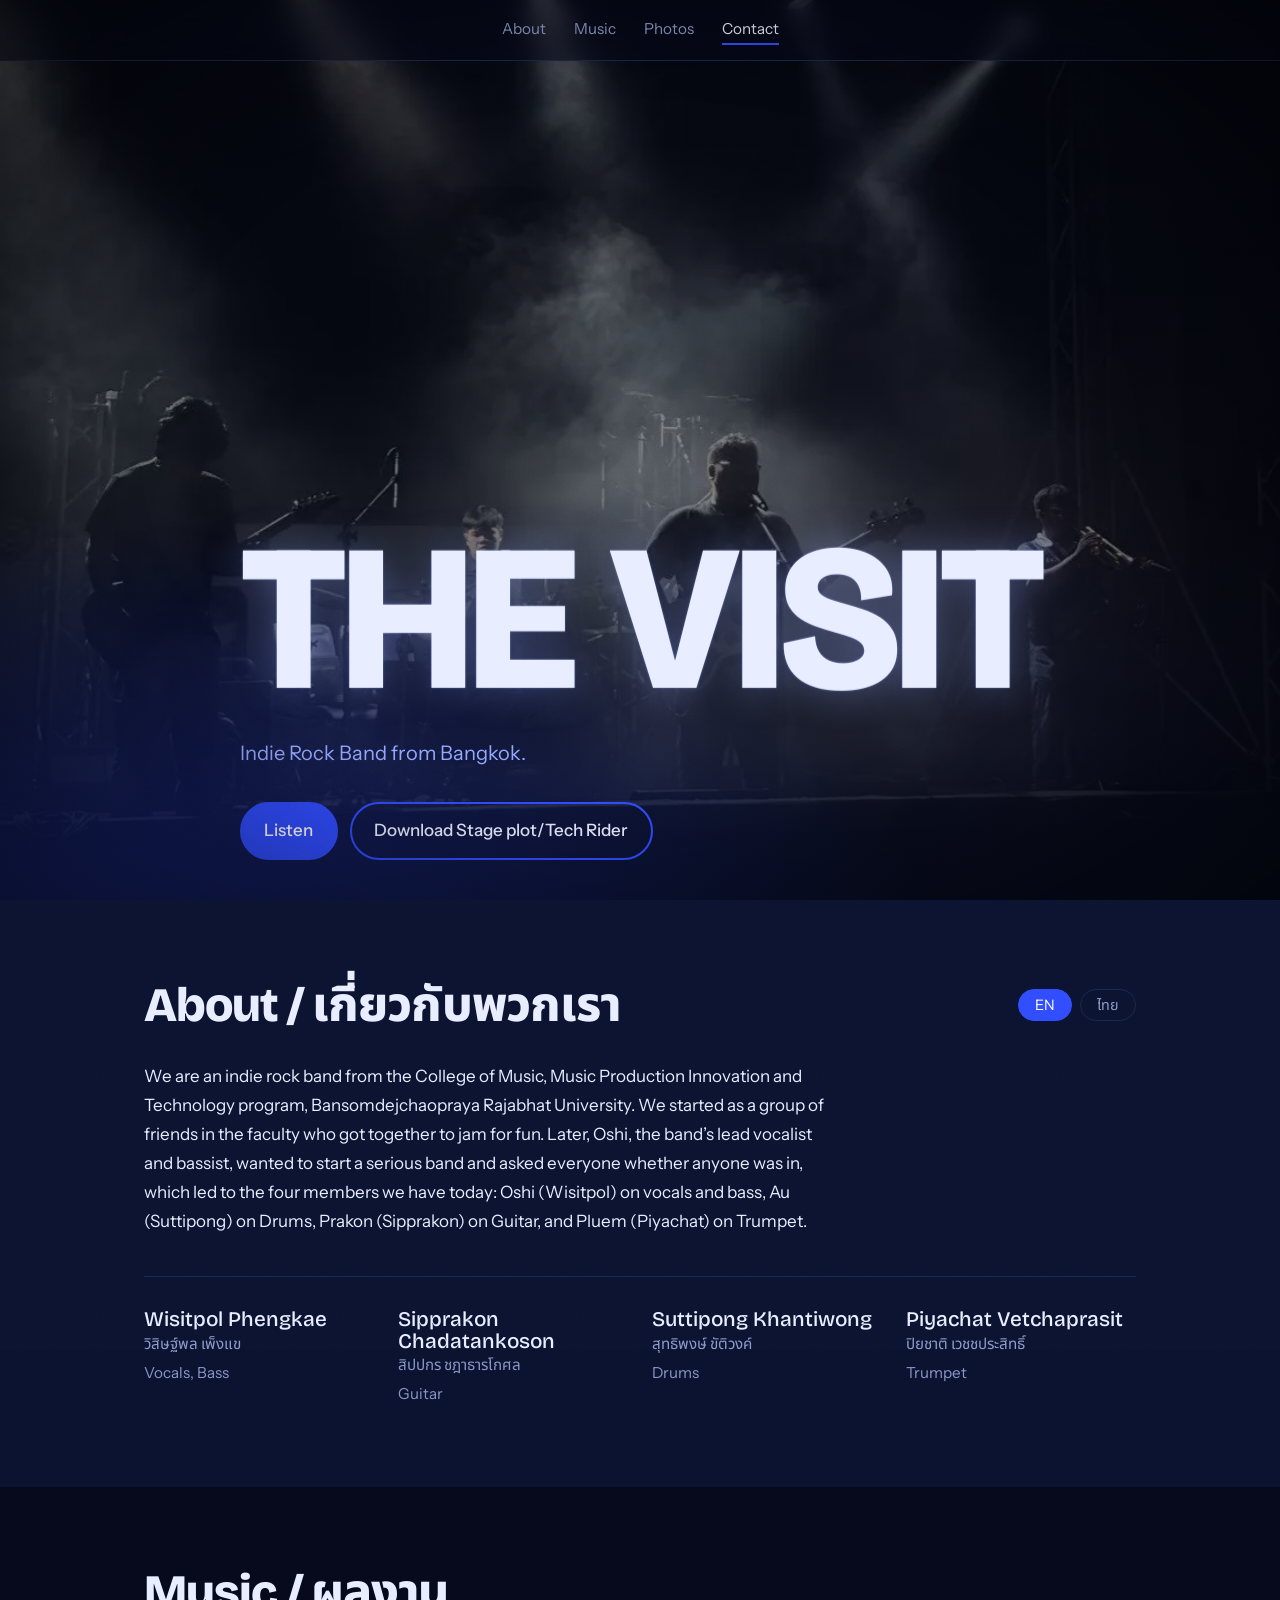
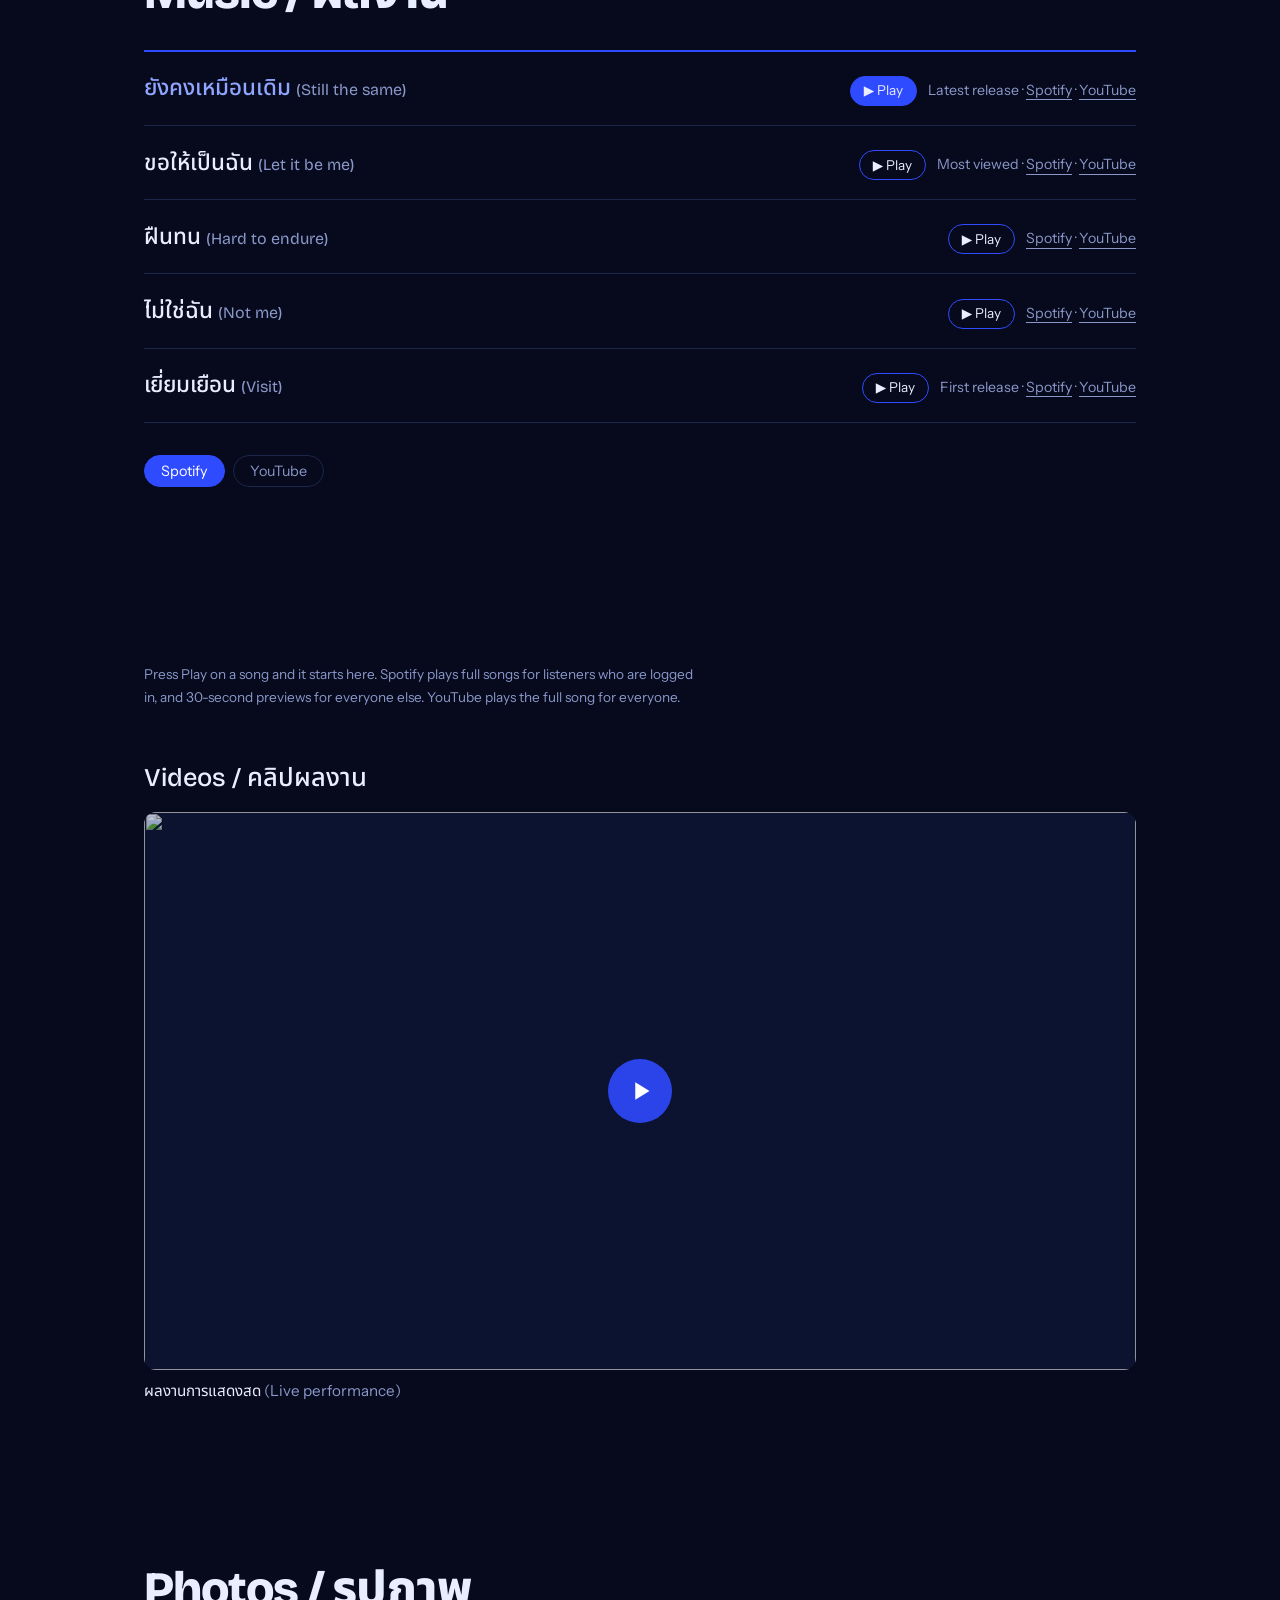
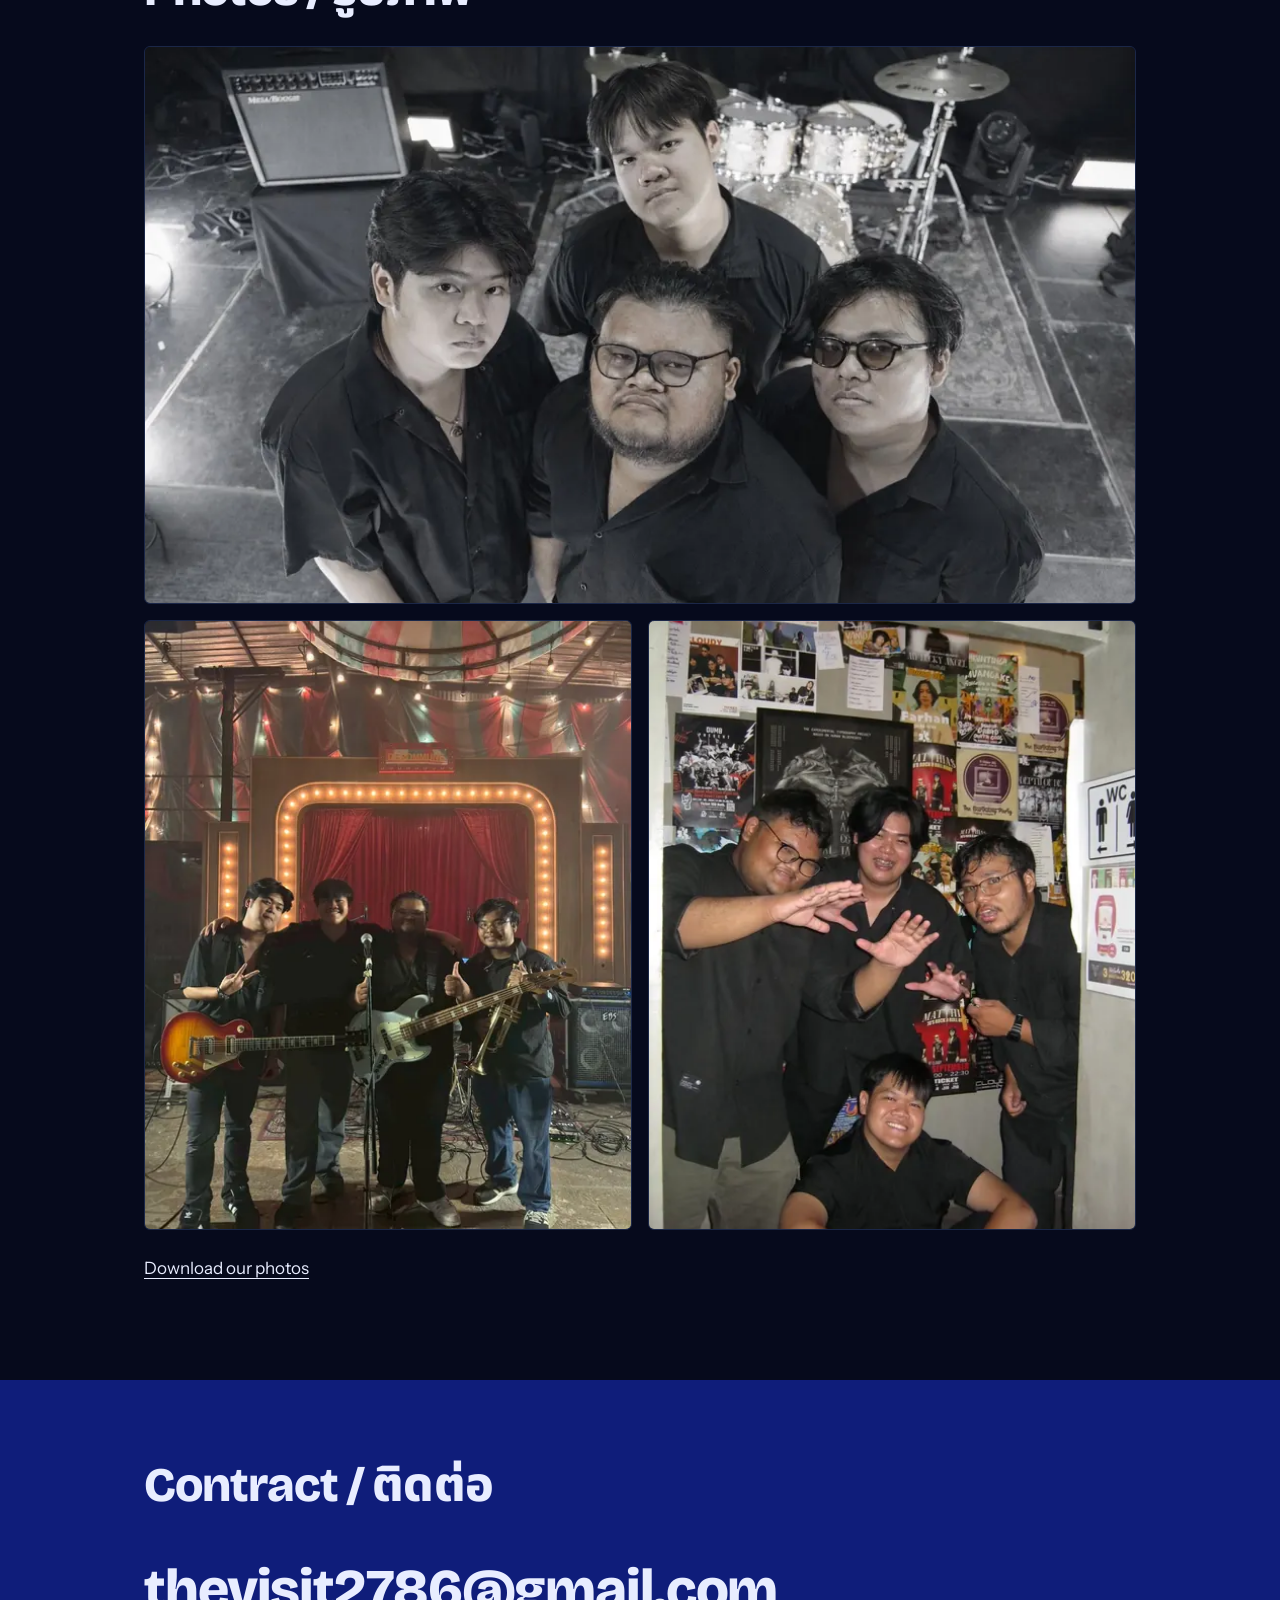
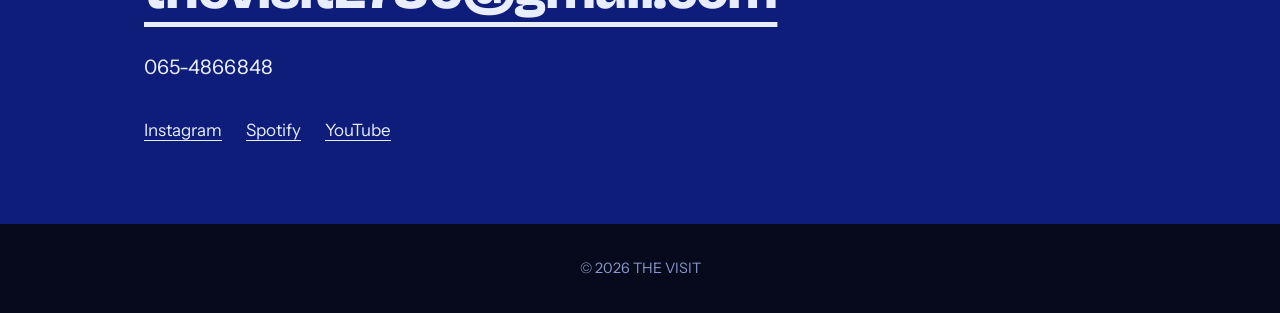
==== commit 417049c1: "Add files via upload" ====
--- a/index.html
+++ b/index.html
@@ -2,152 +2,44 @@
 <html lang="en">
 <head>
 <meta charset="UTF-8">
-<meta name="viewport" content="width=device-width, initial-scale=1">
+<meta name="viewport" content="width=device-width, initial-scale=1, viewport-fit=cover">
+<meta name="theme-color" content="#060A1C">
 <title>THE VISIT | Electronic Press Kit</title>
 <meta name="description" content="Press kit for THE VISIT, an indie rock band from Bangkok. Music, bio, photos and booking.">
 <meta property="og:title" content="THE VISIT | EPK">
 <meta property="og:description" content="Indie rock from Bangkok. Music, bio,.">
+<link rel="preload" as="image" href="images/background.webp" type="image/webp" fetchpriority="high">
 <link rel="preconnect" href="https://fonts.googleapis.com">
 <link rel="preconnect" href="https://fonts.gstatic.com" crossorigin>
 <link href="https://fonts.googleapis.com/css2?family=Bricolage+Grotesque:opsz,wght@12..96,500;12..96,800&family=Instrument+Sans:wght@400;500&family=Noto+Sans+Thai:wght@400;600&display=swap" rel="stylesheet">
-<style>
-:root{
-  --bg:#060A1C;
-  --bg2:#0B1330;
-  --deep:#0F1D7A;
-  --cobalt:#2F4BFF;
-  --soft:#8FA5FF;
-  --text:#E8EDFF;
-  --muted:#8A98C9;
-  --line:#1B2748;
-  --display:"Bricolage Grotesque","Noto Sans Thai",system-ui,sans-serif;
-  --body:"Instrument Sans","Noto Sans Thai",system-ui,sans-serif;
-}
-*{box-sizing:border-box}
-html{scroll-behavior:smooth;color-scheme:dark}
-body{overflow-x:clip}
-body{margin:0;font-family:var(--body);font-size:1.0625rem;line-height:1.7;background:var(--bg);color:var(--text)}
-a{color:inherit;text-underline-offset:.25em}
-a:focus-visible,button:focus-visible{outline:3px solid var(--soft);outline-offset:3px}
-.wrap{max-width:960px;margin:0 auto;padding:0 1.5rem}
-h1,h2,h3{font-family:var(--display);line-height:1.05;margin:0}
-h2{font-size:clamp(2rem,5vw,3rem);font-weight:800;letter-spacing:-.02em;margin-bottom:2rem}
-section{padding:5rem 0}
-
-/* Hero: the one bold moment */
-.hero{background:
-    radial-gradient(120% 70% at 0% 100%,rgba(47,75,255,.35),transparent 60%),
-    linear-gradient(rgba(6,10,28,.55),rgba(6,10,28,.5) 55%,#060A1C 100%),
-    url("images/background.jpg") center 78%/cover no-repeat,
-    var(--bg);min-height:100vh;min-height:100svh;display:flex;flex-direction:column;justify-content:space-between;padding:1.5rem 0 3rem}
-.hero nav{display:flex;gap:1.5rem;flex-wrap:wrap;font-size:.95rem;color:var(--muted)}
-.hero nav a{text-decoration:none}
-.hero nav a:hover{color:var(--text);text-decoration:underline}
-.hero h1{font-size:clamp(4rem,19vw,13rem);font-weight:800;letter-spacing:-.03em;line-height:.88;word-break:break-word}
-.hero h1 span{display:inline-block;will-change:translate;animation:rise .9s cubic-bezier(.2,.7,.2,1) both}
-.hero h1 span:nth-child(2){animation-delay:.12s}
-.hero h1 span:nth-child(3){animation-delay:.24s}
-@keyframes rise{from{opacity:0;transform:translateY(.4em)}to{opacity:1;transform:none}}
-.tagline{font-size:1.25rem;max-width:30ch;margin:1.5rem 0 2rem;color:var(--soft)}
-.actions{display:flex;gap:.75rem;flex-wrap:wrap}
-.btn{display:inline-block;padding:.8rem 1.4rem;border-radius:999px;border:2px solid var(--cobalt);text-decoration:none;font-weight:500;transition:background .2s,border-color .2s}
-.btn.solid{background:var(--cobalt);color:#fff}
-.btn:hover{background:var(--text);border-color:var(--text);color:var(--bg)}
-
-/* Music */
-.tracks{list-style:none;margin:0;padding:0;border-top:2px solid var(--cobalt)}
-.tracks li{display:flex;flex-wrap:wrap;justify-content:space-between;gap:.25rem 1rem;padding:1.1rem 0;border-bottom:1px solid var(--line);align-items:baseline}
-.tracks strong{font-family:var(--display);font-size:1.4rem;font-weight:500}
-.tracks small{color:var(--muted)}
-.tracks .en{font-weight:400;font-size:1rem;color:var(--muted)}
-iframe{color-scheme:normal;display:block}
-[hidden]{display:none!important}
-.play{font:inherit;font-size:.85rem;color:var(--text);background:transparent;border:1px solid var(--cobalt);border-radius:999px;padding:.15rem .8rem;cursor:pointer;margin-right:.5rem;transition:background .2s}
-.play:hover{background:var(--cobalt)}
-.tracks li.on strong{color:var(--soft)}
-.tracks li.on .play{background:var(--cobalt)}
-.vh{font-family:var(--display);font-size:1.6rem;font-weight:500;margin:3.5rem 0 1.25rem}
-.videos{display:grid;grid-template-columns:repeat(auto-fit,minmax(280px,1fr));gap:1.25rem}
-.video{margin:0}
-.video:first-child{grid-column:1/-1}
-.video figcaption{margin-top:.5rem;font-size:.95rem}
-.video .en{color:var(--muted)}
-.thumb,.video iframe{display:block;width:100%;aspect-ratio:16/9;border:0;border-radius:12px;background:var(--bg2)}
-.thumb{position:relative;padding:0;cursor:pointer;overflow:hidden}
-.thumb img{width:100%;height:100%;object-fit:cover;display:block;opacity:.75;transition:opacity .25s,transform .4s}
-.thumb::after{content:"";position:absolute;left:50%;top:50%;width:64px;height:64px;margin:-32px 0 0 -32px;border-radius:50%;
-  background:rgba(47,75,255,.9) url("data:image/svg+xml;utf8,<svg xmlns='http://www.w3.org/2000/svg' viewBox='0 0 24 24'><path fill='white' d='M9 6.5v11l9-5.5z'/></svg>") center/60% no-repeat;transition:transform .2s}
-.thumb:hover img{opacity:1;transform:scale(1.03)}
-.thumb:hover::after{transform:scale(1.1)}
-.player{margin-top:2rem}
-.src{display:flex;gap:.5rem;margin-bottom:.75rem}
-.src button{font:inherit;font-size:.9rem;color:var(--muted);background:transparent;border:1px solid var(--line);border-radius:999px;padding:.3rem 1rem;cursor:pointer}
-.src button[aria-pressed="true"]{color:var(--text);border-color:var(--cobalt);background:rgba(47,75,255,.25)}
-.hint{font-size:.9rem;color:var(--text);background:rgba(47,75,255,.25);border-left:3px solid var(--cobalt);padding:.6rem .9rem;margin:.75rem 0 0;max-width:62ch}
-.note{font-size:.85rem;color:var(--muted);margin:.75rem 0 0;max-width:62ch}
-.embed{margin-top:2rem;min-height:152px;border-radius:12px;overflow:hidden;background:var(--bg2)}
-
-/* Bio */
-.bio{background:var(--bg2)}
-.bio p{max-width:62ch;margin:0 0 1.2rem}
-.members{display:grid;grid-template-columns:repeat(auto-fit,minmax(170px,1fr));gap:1.5rem;margin-top:2.5rem;padding-top:2rem;border-top:1px solid var(--line)}
-.members h3{font-size:1.3rem;font-weight:500}
-.members p{margin:.2rem 0 0;color:var(--muted);font-size:.95rem}
-
-/* Photos */
-.photos{display:grid;grid-template-columns:1fr 1fr;gap:1rem}
-.photo{position:relative;aspect-ratio:4/5;background:var(--bg2);border:1px solid var(--line);border-radius:6px;overflow:hidden;margin:0}
-.photo.wide{grid-column:1/-1;aspect-ratio:16/9}
-.photo img{position:absolute;inset:0;width:100%;height:100%;object-fit:cover;display:block}
-.photo.wide img{object-position:center 15%}
-.photo.stage img{object-position:center 100%}
-@media(max-width:600px){.photos{grid-template-columns:1fr}.photo.wide{aspect-ratio:3/2}}
-.dl{margin-top:1.5rem}
-
-/* Contact */
-.contact{background:var(--deep)}
-.contact .mail{font-family:var(--display);font-weight:800;font-size:clamp(1.6rem,6vw,3.5rem);letter-spacing:-.02em;word-break:break-all}
-.contact ul{list-style:none;padding:0;margin:2rem 0 0;display:flex;gap:1.5rem;flex-wrap:wrap}
-footer.site{padding:2rem 0;font-size:.9rem;color:var(--muted);text-align:center}
-
-/* Film look: grain, vignette, halation */
-body::before{content:"";position:fixed;inset:0;z-index:49;pointer-events:none;background:radial-gradient(ellipse at center,transparent 55%,rgba(0,0,0,.55) 100%)}
-body::after{content:"";position:fixed;inset:-50%;z-index:50;pointer-events:none;opacity:.16;mix-blend-mode:overlay;
-  background-image:url("data:image/svg+xml;utf8,<svg xmlns='http://www.w3.org/2000/svg' width='240' height='240'><filter id='n'><feTurbulence type='fractalNoise' baseFrequency='.85' numOctaves='2' stitchTiles='stitch'/></filter><rect width='100%' height='100%' filter='url(%23n)'/></svg>");
-  animation:grain .6s steps(6) infinite}
-@keyframes grain{
-  0%{transform:translate(0,0)}
-  17%{transform:translate(-4%,3%)}
-  33%{transform:translate(3%,-5%)}
-  50%{transform:translate(-5%,-2%)}
-  67%{transform:translate(4%,4%)}
-  83%{transform:translate(-2%,5%)}
-  100%{transform:translate(0,0)}}
-.hero h1{text-shadow:0 0 40px rgba(143,165,255,.35),0 0 2px rgba(143,165,255,.6)}
-.hero{filter:contrast(1.05) saturate(.95)}
-
-@media(prefers-reduced-motion:reduce){html{scroll-behavior:auto}.hero h1 span{animation:none}body::after{animation:none}}
-</style>
+<link rel="icon" type="image/png" href="images/favicon-96x96.png" sizes="96x96" />
+<link rel="icon" type="image/svg+xml" href="images/favicon.svg" />
+<link rel="shortcut icon" href="images/favicon.ico" />
+<link rel="apple-touch-icon" sizes="180x180" href="images/apple-touch-icon.png" />
+<meta name="apple-mobile-web-app-title" content="MyWebSite" />
+<link rel="manifest" href="images/site.webmanifest" />
+<link rel="stylesheet" href="style.css">
+<link rel="dns-prefetch" href="https://open.spotify.com">
+<link rel="dns-prefetch" href="https://i.ytimg.com">
 </head>
 <body>
 
+<nav class="site-nav" aria-label="Main">
+  <a href="#about">About</a>
+  <a href="#music">Music</a>
+  <a href="#photos">Photos</a>
+  <a href="#contact">Contact</a>
+</nav>
+
 <!-- ===== HERO: แก้ชื่อวง แท็กไลน์ และลิงก์ ===== -->
 <header class="hero">
-  <div class="wrap">
-    <nav aria-label="Main">
-      <a href="#about">About</a>
-      <a href="#music">Music</a>
-      <a href="#photos">Photos</a>
-      <a href="#contact">Contact</a>
-    </nav>
-  </div>
   <div class="wrap">
     <!-- แยกชื่อวงเป็น span ทีละคำ เพื่อให้ขึ้นมาทีละคำ (ใส่ 1-3 คำ) -->
     <h1><span>THE</span> <span>VISIT</span></h1>
     <p class="tagline">Indie Rock Band from Bangkok.</p>
     <div class="actions">
       <a class="btn solid" href="#music">Listen</a>
-      <a class="btn" href="stage-plot.pdf" download>Download Stage plot/Tech Rider</a>
+      <a class="btn" href="files/the-visit-stage-plot.pdf" download>Download Stage plot/Tech Rider</a>
     </div>
   </div>
 </header>
@@ -156,13 +48,22 @@
 <!-- ===== ABOUT : เขียนประวัติวงสั้นๆ ===== -->
 <section id="about" class="bio">
   <div class="wrap">
-    <h2>About / เกี่ยวกับพวกเรา</h2>
-    <p>ไม่บอก</p>
+    <div class="bio-head">
+      <h2>About / เกี่ยวกับพวกเรา</h2>
+      <div class="lang" role="group" aria-label="Language of the band story">
+        <button type="button" data-lang="en" aria-pressed="true">EN</button>
+        <button type="button" data-lang="th" aria-pressed="false">ไทย</button>
+      </div>
+    </div>
+    <!-- ประวัติวง: lang="en" = ภาษาอังกฤษ, lang="th" = ภาษาไทย (แก้ข้อความตรงกลางแท็ก span เท่านั้น) -->
+    <div class="bio-text" data-lang="en">
+      <p><span lang="en">We are an indie rock band from the College of Music, Music Production Innovation and Technology program, Bansomdejchaopraya Rajabhat University. We started as a group of friends in the faculty who got together to jam for fun. Later, Oshi, the band’s lead vocalist and bassist, wanted to start a serious band and asked everyone whether anyone was in, which led to the four members we have today: Oshi (Wisitpol) on vocals and bass, Au (Suttipong) on Drums, Prakon (Sipprakon) on Guitar, and Pluem (Piyachat) on Trumpet.</span><span lang="th">พวกเราเป็นวงดนตรี Indie Rock จาก คณะวิทยาลัยการดนตรี สาขานวัตกรรมและเทคโนโลยีการผลิตดนตรี มหาวิทยาลัยราชภัฎบ้านสมเด็จเจ้าพระยา โดยเริ่มจากเป็นกลุ่มเพื่อนกันๆในคณะที่ร่วมตัวกันซ้อมดนตรีสนุกๆ ต่อมา โอชิ นักร้องนำและมือเบสของวงอยากเริ่มต้นทำวงดนตรีจริงจังและได้ถามเพื่อนสมาชิกทุกคนว่าจะมีใครเอาด้วยบ้างจนนำมาสู่สมาชิกทั้ง4คนในปัจจุบัน โอชิ(วิสิษฐ์พล) ร้องนำและเบส อู๋(สุทธิพงษ์) กลอง ปกร(สิปปกร) กีตาร์ และ ปลื้ม(ปิยชาติ) ทรัมเปต</span></p>
+    </div>
     <div class="members">
-      <div><h3>Wisitpol Phengkae</h3><p>Vocals, Bass</p></div>
-      <div><h3>Sipprakon Chadatankoson</h3><p>Guitar</p></div>
-      <div><h3>Suttipong Khantiwong</h3><p>Drums</p></div>
-      <div><h3>Piyachat Vetchaprasit</h3><p>Trumpet</p></div>
+      <div><h3>Wisitpol Phengkae</h3><span class="th-name" lang="th">วิสิษฐ์พล เพ็งแข</span><p>Vocals, Bass</p></div>
+      <div><h3>Sipprakon Chadatankoson</h3><span class="th-name" lang="th">สิปปกร ชฎาธารโกศล</span><p>Guitar</p></div>
+      <div><h3>Suttipong Khantiwong</h3><span class="th-name" lang="th">สุทธิพงษ์ ขัติวงค์</span><p>Drums</p></div>
+      <div><h3>Piyachat Vetchaprasit</h3><span class="th-name" lang="th">ปิยชาติ เวชชประสิทธิ์</span><p>Trumpet</p></div>
     </div>
   </div>
 </section>
@@ -200,12 +101,14 @@
         <button type="button" data-src="youtube" aria-pressed="false">YouTube</button>
       </div>
       <div id="spotifyBox">
-        <!-- ตัวเล่นสำรองก่อนที่ Spotify API จะโหลดเสร็จ -->
+        <!-- ตัวเล่นสำรอง: ใช้งานได้เสมอ และเปลี่ยนเพลงได้ทุกครั้งที่กด Play -->
         <iframe id="spotifyFallback" src="https://open.spotify.com/embed/track/2emjYe4CVFEmRpjak5Zjs1?theme=0" width="100%" height="152"
           style="border:0;border-radius:12px" loading="lazy" title="Spotify player"
           allow="autoplay; encrypted-media; fullscreen"></iframe>
+        <!-- ตัวเล่นที่ควบคุมด้วย Spotify API: โหลดอยู่เบื้องหลัง แล้วสลับมาแทนเมื่อพร้อม -->
+        <div id="spotifyApi" class="pending"><div id="spotify-embed"></div></div>
       </div>
-      <iframe id="frame" src="about:blank" width="100%" hidden style="border:0;border-radius:12px;height:min(56vw,360px)"
+      <iframe id="frame" class="yt-frame" src="about:blank" hidden
         title="YouTube player" allow="autoplay; encrypted-media; fullscreen" allowfullscreen></iframe>
       <p id="hint" class="hint" hidden>Your browser blocked autoplay. Press the play button inside the player once. After that, the Play buttons start songs directly.</p>
       <p class="note">Press Play on a song and it starts here. Spotify plays full songs for listeners who are logged in, and 30-second previews for everyone else. YouTube plays the full song for everyone.</p>
@@ -229,11 +132,11 @@
   <div class="wrap">
     <h2>Photos / รูปภาพ</h2>
     <div class="photos">
-      <div class="photo wide"><img src="images/photo1.png" alt="THE VISIT, four band members posing in a rehearsal studio" loading="lazy"></div>
-      <div class="photo stage"><img src="images/photo2.jpg" alt="THE VISIT on stage with guitar, bass and trumpet in front of a red curtain and marquee lights" loading="lazy"></div>
-      <div class="photo"><img src="images/photo3.jpg" alt="THE VISIT backstage in front of a wall of gig posters" loading="lazy"></div>
+      <div class="photo wide"><picture><source type="image/webp" srcset="images/photo-group-640.webp 640w, images/photo-group-1024.webp 1024w, images/photo-group-1536.webp 1536w" sizes="(min-width:1040px) 960px, 100vw"><img src="images/photo-group-1024.jpg" alt="THE VISIT, four band members posing in a rehearsal studio" loading="lazy" decoding="async"></picture></div>
+      <div class="photo stage"><picture><source type="image/webp" srcset="images/photo-stage-480.webp 480w, images/photo-stage-800.webp 800w, images/photo-stage-1108.webp 1108w" sizes="(min-width:1040px) 468px, (min-width:601px) 50vw, 100vw"><img src="images/photo-stage-800.jpg" alt="THE VISIT on stage with guitar, bass and trumpet in front of a red curtain and marquee lights" loading="lazy" decoding="async"></picture></div>
+      <div class="photo"><picture><source type="image/webp" srcset="images/photo-backstage-480.webp 480w, images/photo-backstage-800.webp 800w, images/photo-backstage-1108.webp 1108w" sizes="(min-width:1040px) 468px, (min-width:601px) 50vw, 100vw"><img src="images/photo-backstage-800.jpg" alt="THE VISIT backstage in front of a wall of gig posters" loading="lazy" decoding="async"></picture></div>
     </div>
-    <p class="dl"><a href="thevisit-photos.zip" download>Download our photos</a></p>
+    <p class="dl"><a href="/files/thevisit-photos.zip" download>Download our photos</a></p>
   </div>
 </section>
 
@@ -241,8 +144,8 @@
 <section id="contact" class="contact">
   <div class="wrap">
     <h2>Contract / ติดต่อ</h2>
-    <a class="mail" href="mailto:กูไม่รู้@gmail.com">กูไม่รู้@gmail.com</a>
-    <div class="tel" href="tel:091.....567-890">091.....567-890</div>
+    <a class="mail" href="mailto:thevisit2786@gmail.com">thevisit2786@gmail.com</a>
+    <a class="tel" href="tel:+66654866848">065-4866848</a>
     <ul>
       <li><a href="https://www.instagram.com/the_visit_1" target="_blank" rel="noopener">Instagram</a></li>
       <li><a href="https://open.spotify.com/artist/3cwHhlZyT7hS0xuVcG4Obt" target="_blank" rel="noopener">Spotify</a></li>
@@ -253,114 +156,6 @@
 </main>
 
 <footer class="site">&copy; 2026 THE VISIT</footer>
-<script>
-/* Scroll-linked hero: THE and VISIT rise upward and fade */
-(function(){
-  if(matchMedia("(prefers-reduced-motion: reduce)").matches) return;
-  var words=document.querySelectorAll(".hero h1 span");
-  var ticking=false;
-  function update(){
-    var y=window.scrollY, vh=window.innerHeight;
-    var k=Math.min(y/vh,1);
-    if(words[0]) words[0].parentElement.style.opacity=1-k*0.9;
-    words.forEach(function(w,i){
-      var speed=i===0?30:20;   /* THE rises faster than VISIT */
-      w.style.translate="0 "+(-k*speed)+"vh";
-    });
-    ticking=false;
-  }
-  addEventListener("scroll",function(){
-    if(!ticking){ticking=true;requestAnimationFrame(update);}
-  },{passive:true});
-  addEventListener("resize",update);
-  update();
-})();
-</script>
-<script>
-/* In-page player. Spotify iFrame API controls the Spotify embed; YouTube uses a normal embed. */
-(function(){
-  var box=document.getElementById("spotifyBox");
-  var yt=document.getElementById("frame");
-  var fallback=document.getElementById("spotifyFallback");
-  var items=document.querySelectorAll(".tracks li");
-  var tabs=document.querySelectorAll(".src button");
-  var src="spotify", cur=items[0], ctrl=null;
-
-  function setActive(){ items.forEach(function(li){li.classList.toggle("on",li===cur);}); }
-  function uri(){ return "spotify:track:"+cur.dataset.spotify; }
-
-  var hint=document.getElementById("hint"), wantPlay=false, paused=true, timer=null;
-  function startPlay(){
-    if(!ctrl||!wantPlay) return;
-    wantPlay=false; ctrl.play();
-    clearTimeout(timer);
-    timer=setTimeout(function(){ if(paused) hint.hidden=false; },2000);
-  }
-  function loadSpotify(play){
-    hint.hidden=true;
-    if(ctrl){
-      wantPlay=!!play;
-      ctrl.loadUri(uri());
-      if(play) setTimeout(startPlay,1200);   /* backup if the "ready" event does not fire */
-    }else{
-      fallback.src="https://open.spotify.com/embed/track/"+cur.dataset.spotify+"?theme=0";
-    }
-  }
-  function loadYouTube(autoplay){
-    yt.src="https://www.youtube-nocookie.com/embed/"+cur.dataset.yt+(autoplay?"?autoplay=1":"");
-  }
-  function showSource(){
-    var sp=src==="spotify";
-    box.hidden=!sp; yt.hidden=sp;
-    if(sp){ yt.src="about:blank"; } else if(ctrl){ ctrl.pause(); }
-  }
-
-  items.forEach(function(li){
-    li.querySelector(".play").addEventListener("click",function(){
-      cur=li; setActive();
-      if(src==="spotify") loadSpotify(true); else loadYouTube(true);
-      (src==="spotify"?box:yt).scrollIntoView({behavior:"smooth",block:"nearest"});
-    });
-  });
-  tabs.forEach(function(b){
-    b.addEventListener("click",function(){
-      src=b.dataset.src;
-      tabs.forEach(function(x){x.setAttribute("aria-pressed",x===b);});
-      showSource();
-      if(src==="spotify") loadSpotify(false); else loadYouTube(false);
-    });
-  });
-  setActive();
-
-  /* Called by Spotify's script once it has loaded */
-  window.onSpotifyIframeApiReady=function(IFrameAPI){
-    box.innerHTML='<div id="spotify-embed"></div>';
-    IFrameAPI.createController(document.getElementById("spotify-embed"),
-      {uri:uri(),width:"100%",height:152},
-      function(c){
-        ctrl=c;
-        c.addListener("ready",startPlay);
-        c.addListener("playback_update",function(e){
-          paused=e.data.isPaused;
-          if(!paused){ hint.hidden=true; clearTimeout(timer); }
-        });
-      });
-  };
-})();
-</script>
-<script>
-/* Video previews: show a thumbnail, load the YouTube player only when clicked */
-document.querySelectorAll(".video").forEach(function(v){
-  v.querySelector(".thumb").addEventListener("click",function(){
-    var f=document.createElement("iframe");
-    f.src="https://www.youtube-nocookie.com/embed/"+v.dataset.id+"?autoplay=1&rel=0";
-    f.title=v.dataset.title+" video";
-    f.allow="autoplay; encrypted-media; fullscreen; picture-in-picture";
-    f.allowFullscreen=true;
-    this.replaceWith(f);
-  });
-});
-</script>
-<script src="https://open.spotify.com/embed/iframe-api/v1" async></script>
+<script src="scripts.js" defer></script>
 </body>
 </html>
--- a/style.css
+++ b/style.css
@@ -0,0 +1,173 @@
+/* THE VISIT EPK: styles. Colours are variables in :root, change them here. */
+:root{
+  --bg:#060A1C;
+  --bg2:#0B1330;
+  --deep:#0F1D7A;
+  --cobalt:#2F4BFF;
+  --soft:#8FA5FF;
+  --text:#E8EDFF;
+  --muted:#8A98C9;
+  --line:#1B2748;
+  --display:"Bricolage Grotesque","Noto Sans Thai",system-ui,sans-serif;
+  --body:"Instrument Sans","Noto Sans Thai",system-ui,sans-serif;
+}
+*{box-sizing:border-box}
+html{scroll-behavior:smooth;color-scheme:dark;-webkit-text-size-adjust:100%;text-size-adjust:100%}
+body{overflow-x:clip}
+body{margin:0;font-family:var(--body);font-size:1.0625rem;line-height:1.7;background:var(--bg);color:var(--text)}
+a{color:inherit;text-underline-offset:.25em}
+a:focus-visible,button:focus-visible{outline:3px solid var(--soft);outline-offset:3px}
+.wrap{max-width:65rem;margin:0 auto;padding:0 max(1.5rem,env(safe-area-inset-right)) 0 max(1.5rem,env(safe-area-inset-left))}
+h1,h2,h3{font-family:var(--display);line-height:1.05;margin:0}
+h2{font-size:clamp(2rem,5vw,3rem);font-weight:800;letter-spacing:-.02em;margin-bottom:2rem}
+section{padding:clamp(3rem,8vw,5rem) 0}
+
+/* Hero: the one bold moment */
+.hero{background:
+    radial-gradient(120% 70% at 0% 100%,rgba(47,75,255,.35),transparent 60%),
+    linear-gradient(rgba(6,10,28,.55),rgba(6,10,28,.5) 55%,#060A1C 100%),
+    url("images/background.jpg") center 78%/cover no-repeat,
+    var(--bg);
+  background:
+    radial-gradient(120% 70% at 0% 100%,rgba(47,75,255,.35),transparent 60%),
+    linear-gradient(rgba(6,10,28,.55),rgba(6,10,28,.5) 55%,#060A1C 100%),
+    image-set(url("images/background.webp") type("image/webp"),url("images/background.jpg") type("image/jpeg")) center 78%/cover no-repeat,
+    var(--bg);
+  min-height:100vh;min-height:100svh;display:flex;flex-direction:column;justify-content:flex-end;
+  padding:calc(4.5rem + env(safe-area-inset-top,0px)) 0 calc(2.5rem + env(safe-area-inset-bottom,0px))}
+.site-nav{position:fixed;top:0;left:0;right:0;z-index:40;display:flex;justify-content:center;gap:.25rem 1.75rem;flex-wrap:wrap;
+  padding:calc(.9rem + env(safe-area-inset-top,0px)) max(1.5rem,env(safe-area-inset-right)) .9rem max(1.5rem,env(safe-area-inset-left));font-size:.95rem;
+  background:rgba(6,10,28,.55);-webkit-backdrop-filter:blur(12px);backdrop-filter:blur(12px);border-bottom:1px solid var(--line)}
+.site-nav a{color:var(--muted);text-decoration:none;padding:.1rem 0;border-bottom:2px solid transparent;transition:color .2s,border-color .2s}
+.site-nav a:hover{color:var(--text)}
+.site-nav a.active{color:var(--text);border-bottom-color:var(--cobalt)}
+section{scroll-margin-top:calc(3.5rem + env(safe-area-inset-top,0px))}
+.hero h1{font-size:clamp(3.2rem,min(19vw,30vh),13rem);font-weight:800;letter-spacing:-.03em;line-height:.88;word-break:break-word}
+.hero h1 span{display:inline-block;will-change:translate;animation:rise .9s cubic-bezier(.2,.7,.2,1) both}
+.hero h1 span:nth-child(2){animation-delay:.12s}
+.hero h1 span:nth-child(3){animation-delay:.24s}
+@keyframes rise{from{opacity:0;transform:translateY(.4em)}to{opacity:1;transform:none}}
+.tagline{font-size:1.25rem;max-width:30ch;margin:1.5rem 0 2rem;color:var(--soft)}
+.actions{display:flex;gap:.75rem;flex-wrap:wrap}
+.btn{display:inline-block;padding:.8rem 1.4rem;border-radius:999px;border:2px solid var(--cobalt);text-decoration:none;font-weight:500;transition:background .2s,border-color .2s}
+.btn.solid{background:var(--cobalt);color:#fff}
+.btn:hover{background:var(--text);border-color:var(--text);color:var(--bg)}
+
+/* Music */
+.tracks{list-style:none;margin:0;padding:0;border-top:2px solid var(--cobalt)}
+.tracks li{display:flex;flex-wrap:wrap;justify-content:space-between;gap:.25rem 1rem;padding:1.1rem 0;border-bottom:1px solid var(--line);align-items:baseline}
+.tracks strong{font-family:var(--display);font-size:1.4rem;font-weight:500}
+.tracks small{color:var(--muted)}
+.tracks .en{font-weight:400;font-size:1rem;color:var(--muted)}
+iframe{color-scheme:normal;display:block}
+[hidden]{display:none!important}
+.play{font:inherit;font-size:.85rem;color:var(--text);background:transparent;border:1px solid var(--cobalt);border-radius:999px;padding:.15rem .8rem;cursor:pointer;margin-right:.5rem;transition:background .2s}
+.play:hover{background:var(--cobalt)}
+.tracks li.on strong{color:var(--soft)}
+.tracks li.on .play{background:var(--cobalt)}
+.vh{font-family:var(--display);font-size:1.6rem;font-weight:500;margin:3.5rem 0 1.25rem}
+.videos{display:grid;grid-template-columns:repeat(auto-fit,minmax(min(100%,280px),1fr));gap:1.25rem}
+.video{margin:0}
+.video:first-child{grid-column:1/-1}
+.video figcaption{margin-top:.5rem;font-size:.95rem}
+.video .en{color:var(--muted)}
+.thumb,.video iframe{display:block;width:100%;aspect-ratio:16/9;border:0;border-radius:12px;background:var(--bg2)}
+.thumb{position:relative;padding:0;cursor:pointer;overflow:hidden}
+.thumb img{width:100%;height:100%;object-fit:cover;display:block;opacity:.75;transition:opacity .25s,transform .4s}
+.thumb::after{content:"";position:absolute;left:50%;top:50%;width:64px;height:64px;margin:-32px 0 0 -32px;border-radius:50%;
+  background:rgba(47,75,255,.9) url("data:image/svg+xml;utf8,<svg xmlns='http://www.w3.org/2000/svg' viewBox='0 0 24 24'><path fill='white' d='M9 6.5v11l9-5.5z'/></svg>") center/60% no-repeat;transition:transform .2s}
+.thumb:hover img{opacity:1;transform:scale(1.03)}
+.thumb:hover::after{transform:scale(1.1)}
+.player{margin-top:2rem}
+.yt-frame{border:0;border-radius:12px;width:100%;max-width:45rem;aspect-ratio:16/9;height:auto;background:var(--bg2)}
+.src{display:flex;gap:.5rem;margin-bottom:.75rem}
+.src button,.lang button{font:inherit;font-size:.9rem;line-height:1.4;color:var(--muted);background:transparent;border:1px solid var(--line);border-radius:999px;padding:.3rem 1rem;cursor:pointer;transition:color .2s,border-color .2s,background .2s}
+.src button:hover,.lang button:hover{color:var(--text);border-color:var(--soft)}
+.src button[aria-pressed="true"],.lang button[aria-pressed="true"]{color:#fff;border-color:var(--cobalt);background:var(--cobalt)}
+.pending{height:0;overflow:hidden;visibility:hidden}
+.hint{font-size:.9rem;color:var(--text);background:rgba(47,75,255,.25);border-left:3px solid var(--cobalt);padding:.6rem .9rem;margin:.75rem 0 0;max-width:62ch}
+.note{font-size:.85rem;color:var(--muted);margin:.75rem 0 0;max-width:62ch}
+.embed{margin-top:2rem;min-height:152px;border-radius:12px;overflow:hidden;background:var(--bg2)}
+
+/* Bio */
+.bio{background:var(--bg2)}
+.bio-head{display:flex;align-items:center;justify-content:space-between;gap:1rem;flex-wrap:wrap;margin-bottom:2rem}
+.bio-head h2{margin-bottom:0}
+.lang{display:flex;gap:.5rem}
+.bio-text[data-lang="en"] [lang="th"],.bio-text[data-lang="th"] [lang="en"]{display:none}
+.th-name{display:block;color:var(--muted);font-size:.95rem}
+.bio p{max-width:62ch;margin:0 0 1.2rem}
+.members{display:grid;grid-template-columns:repeat(auto-fit,minmax(min(100%,170px),1fr));gap:1.5rem;margin-top:2.5rem;padding-top:2rem;border-top:1px solid var(--line)}
+.members h3{font-size:1.3rem;font-weight:500}
+.members p{margin:.2rem 0 0;color:var(--muted);font-size:.95rem}
+
+/* Photos */
+.photos{display:grid;grid-template-columns:1fr 1fr;gap:1rem}
+.photo{position:relative;aspect-ratio:4/5;background:var(--bg2);border:1px solid var(--line);border-radius:6px;overflow:hidden;margin:0}
+.photo.wide{grid-column:1/-1;aspect-ratio:16/9}
+.photo img{position:absolute;inset:0;width:100%;height:100%;object-fit:cover;display:block}
+.photo.wide img{object-position:center 15%}
+.photo.stage img{object-position:center 100%}
+@media(max-width:600px){.photos{grid-template-columns:1fr}.photo.wide{aspect-ratio:3/2}}
+.dl{margin-top:1.5rem}
+
+/* Contact */
+.contact{background:var(--deep)}
+.contact .mail{font-family:var(--display);font-weight:800;font-size:clamp(1.6rem,6vw,3.5rem);letter-spacing:-.02em;word-break:break-all}
+.contact .tel{display:block;width:fit-content;margin-top:.75rem;font-size:1.25rem;text-decoration:none}
+.contact .tel:hover{text-decoration:underline}
+.contact ul{list-style:none;padding:0;margin:2rem 0 0;display:flex;gap:1.5rem;flex-wrap:wrap}
+footer.site{padding:2rem 0;font-size:.9rem;color:var(--muted);text-align:center}
+
+/* Film look: grain, vignette, halation */
+body::before{content:"";position:fixed;inset:0;z-index:49;pointer-events:none;background:radial-gradient(ellipse at center,transparent 55%,rgba(0,0,0,.55) 100%)}
+body::after{content:"";position:fixed;inset:-50%;z-index:50;pointer-events:none;opacity:.16;mix-blend-mode:overlay;
+  background-image:url("data:image/svg+xml;utf8,<svg xmlns='http://www.w3.org/2000/svg' width='240' height='240'><filter id='n'><feTurbulence type='fractalNoise' baseFrequency='.85' numOctaves='2' stitchTiles='stitch'/></filter><rect width='100%' height='100%' filter='url(%23n)'/></svg>");
+  animation:grain .6s steps(6) infinite}
+@keyframes grain{
+  0%{transform:translate(0,0)}
+  17%{transform:translate(-4%,3%)}
+  33%{transform:translate(3%,-5%)}
+  50%{transform:translate(-5%,-2%)}
+  67%{transform:translate(4%,4%)}
+  83%{transform:translate(-2%,5%)}
+  100%{transform:translate(0,0)}}
+.hero h1{text-shadow:0 0 40px rgba(143,165,255,.35),0 0 2px rgba(143,165,255,.6)}
+
+/* ===== Responsive: every device, both orientations ===== */
+@media(min-width:1600px){html{font-size:112.5%}}
+@media(min-width:2200px){html{font-size:125%}}
+
+/* tablets in portrait and small laptops */
+@media(max-width:900px){
+  .tracks strong{font-size:1.25rem}
+  .contact .mail{font-size:clamp(1.4rem,7vw,2.6rem)}
+}
+
+/* phones in portrait */
+@media(max-width:480px){
+  .site-nav{gap:.25rem 1.1rem;font-size:.9rem}
+  .actions .btn{flex:1 1 100%;text-align:center}
+  .tracks li{flex-direction:column;align-items:flex-start}
+  .src,.lang{flex-wrap:wrap}
+}
+
+/* phones and tablets in landscape (short screens) */
+@media(max-height:480px) and (orientation:landscape){
+  .hero{padding-top:calc(3.5rem + env(safe-area-inset-top,0px));padding-bottom:1.5rem}
+  .tagline{margin:.75rem 0 1rem}
+  section{padding:3rem 0}
+}
+
+/* touch screens: bigger tap targets, no animated full-screen grain (saves battery) */
+@media(pointer:coarse){
+  .play,.src button,.lang button{min-height:44px}
+  .play{padding:.4rem 1rem}
+  .site-nav{padding-top:calc(.3rem + env(safe-area-inset-top,0px));padding-bottom:.3rem}
+  .site-nav a{display:inline-flex;align-items:center;min-height:44px;padding:0 .15rem}
+}
+@media(hover:none),(max-width:820px){
+  body::after{animation:none}
+}
+
+@media(prefers-reduced-motion:reduce){html{scroll-behavior:auto}.hero h1 span{animation:none}body::after{animation:none}}
